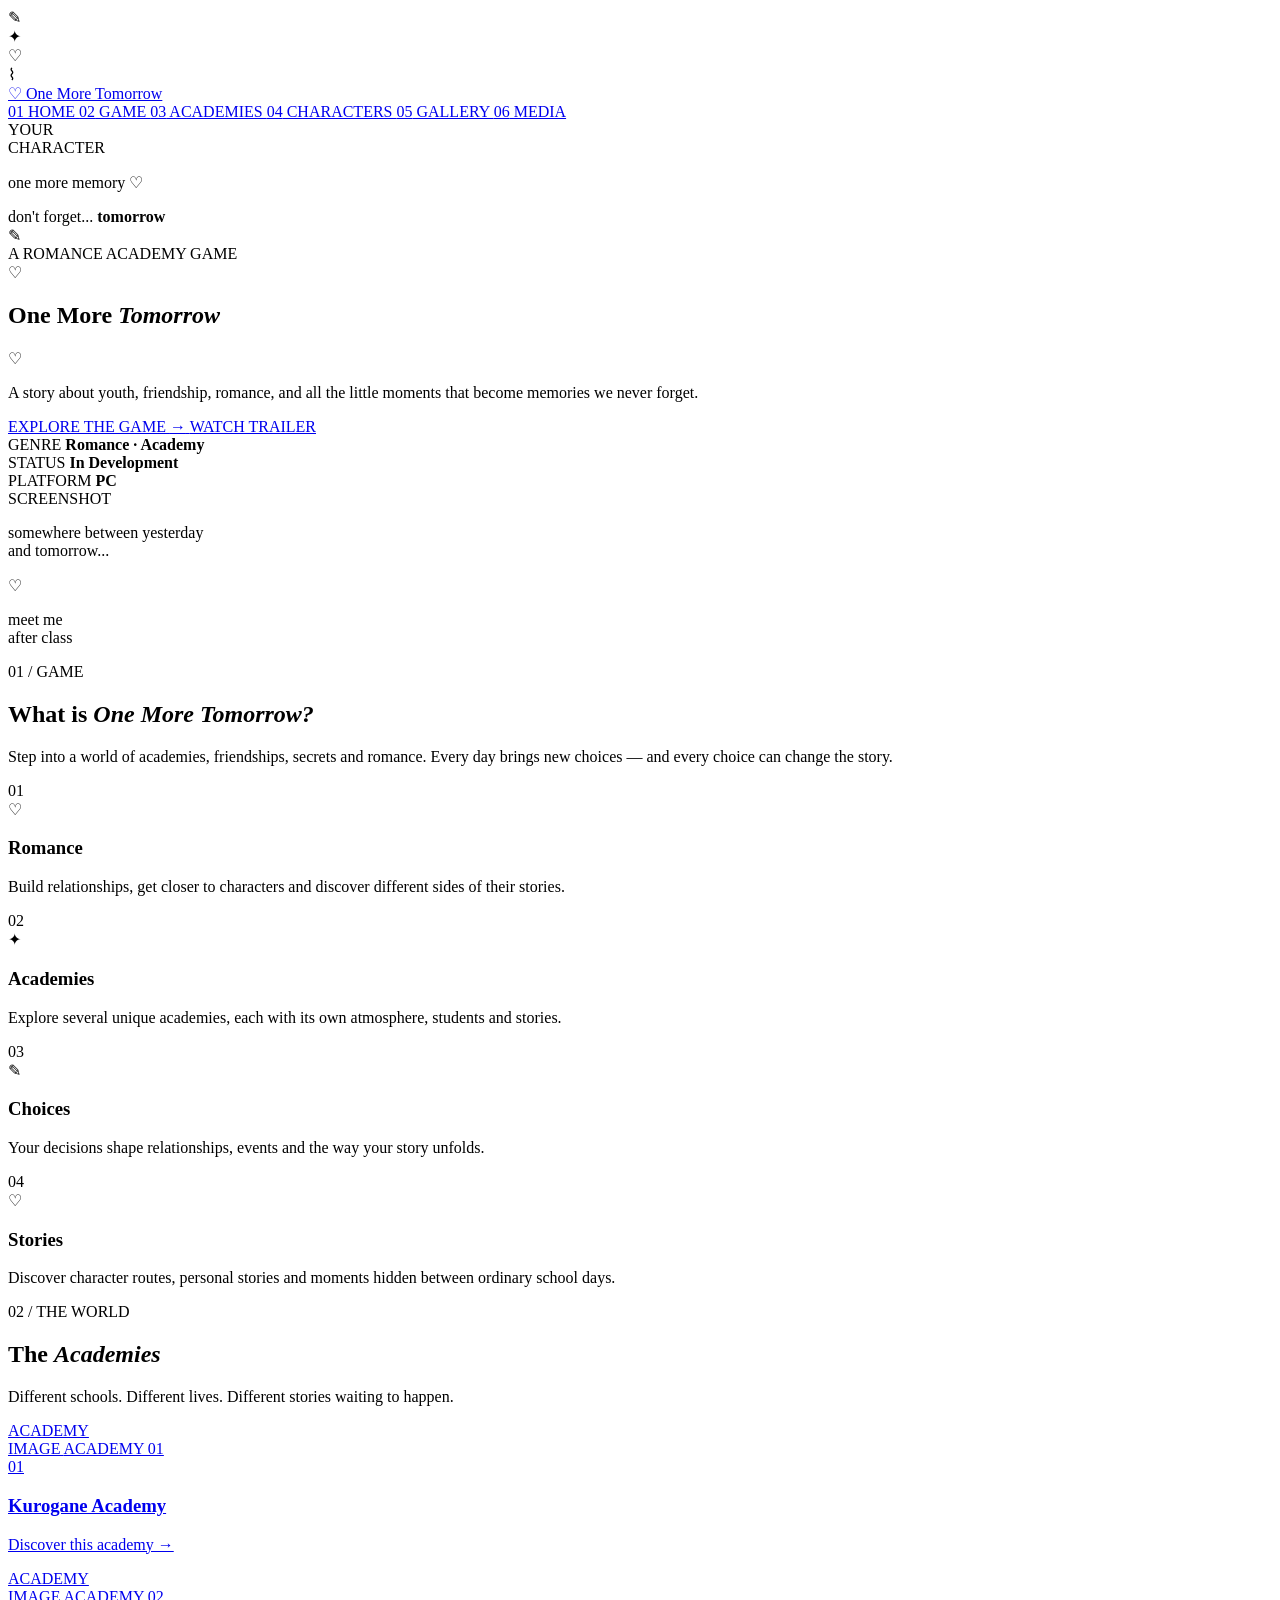
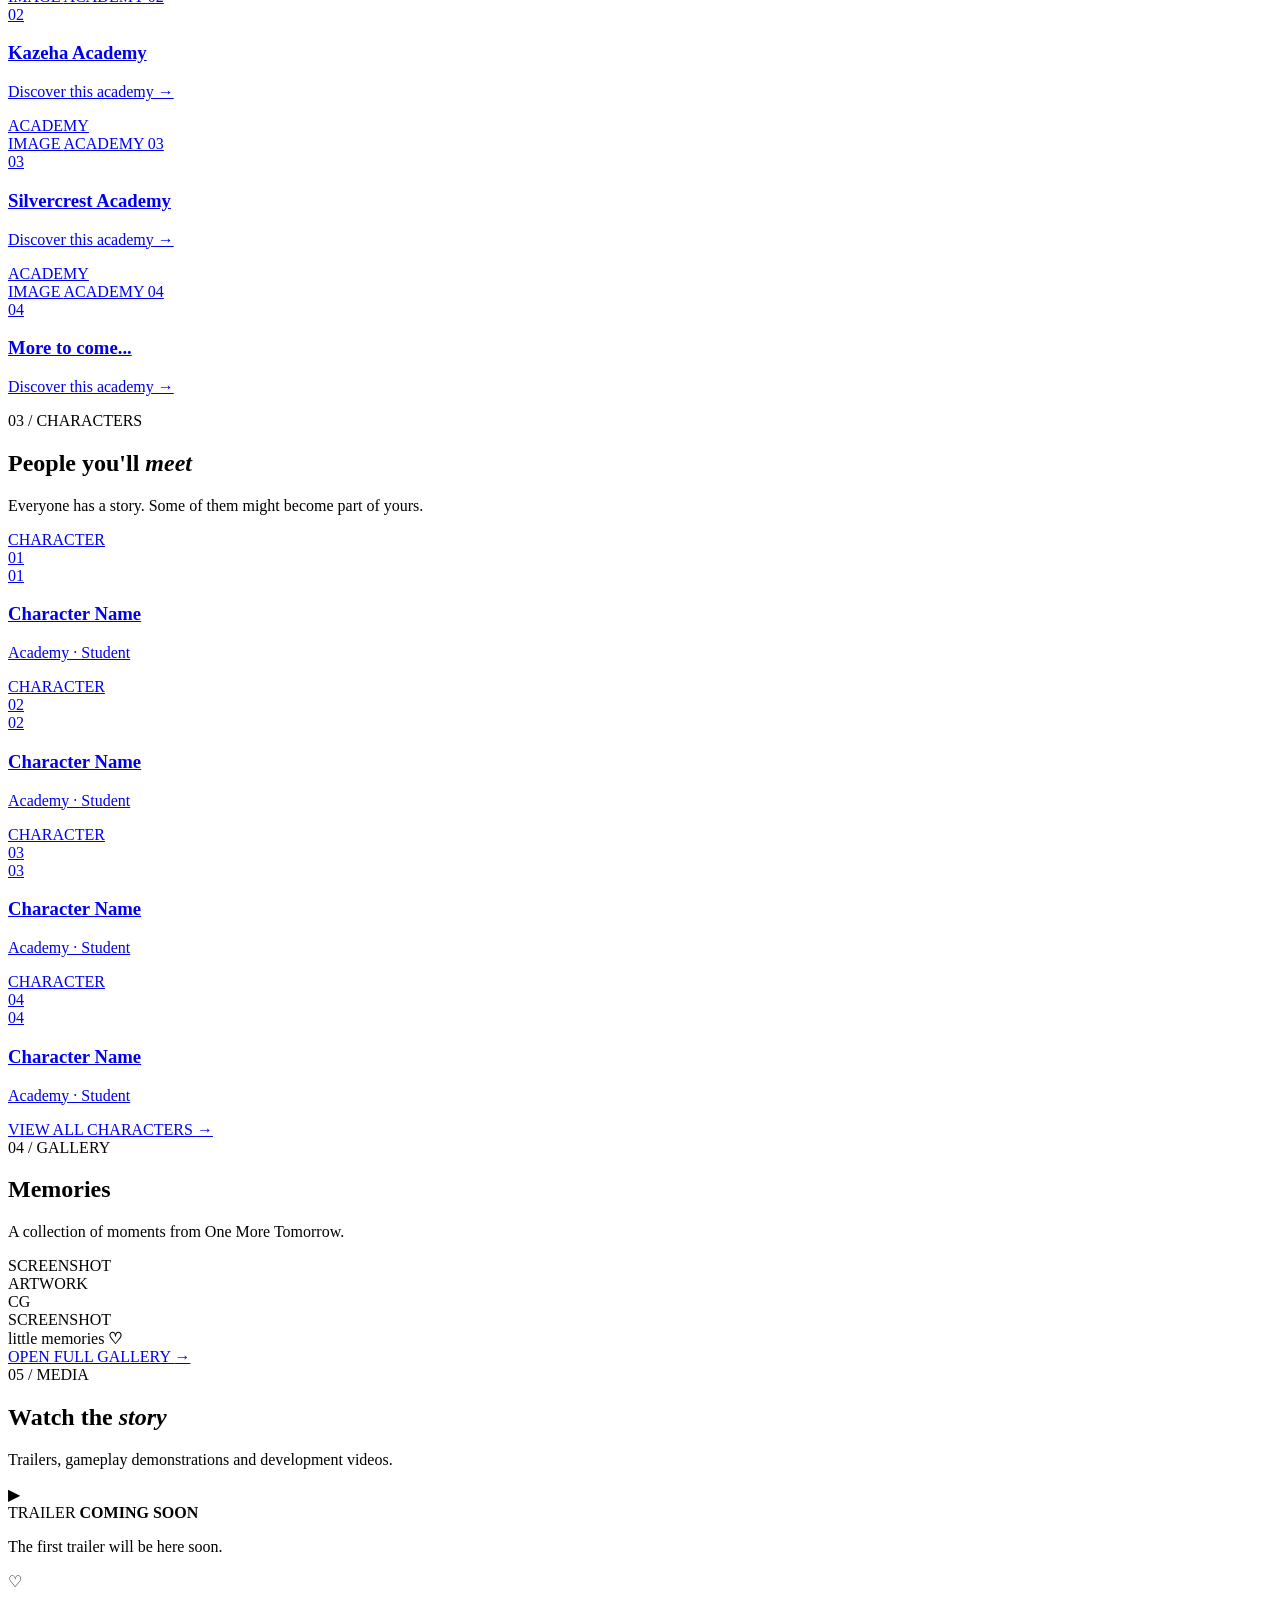
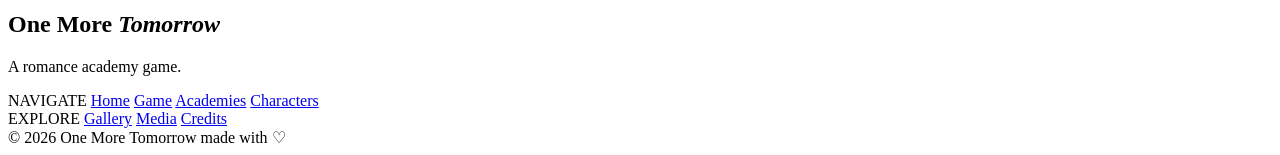
==== index.html @ b777fb1e "Create index.html" ====
<!DOCTYPE html>
<html lang="en">
<head>
    <meta charset="UTF-8">
    <meta name="viewport" content="width=device-width, initial-scale=1.0">

    <title>♡ One More Tomorrow</title>

    <link rel="stylesheet" href="css/style.css">

    <!-- Google Fonts -->
    <link rel="preconnect" href="https://fonts.googleapis.com">
    <link rel="preconnect" href="https://fonts.gstatic.com" crossorigin>

    <link href="https://fonts.googleapis.com/css2?family=DM+Sans:wght@400;500;600;700&family=Playfair+Display:wght@500;600;700&family=Patrick+Hand&display=swap" rel="stylesheet">
</head>

<body>

<!-- =========================================================
     DECORATIONS
========================================================= -->

<div class="decor decor-pencil">✎</div>
<div class="decor decor-star">✦</div>
<div class="decor decor-heart">♡</div>
<div class="decor decor-clip">⌇</div>

<!-- =========================================================
     TOP NAVIGATION
========================================================= -->

<header class="site-header">

    <div class="header-inner">

        <a href="index.html" class="mini-logo">
            <span>♡</span>
            One More Tomorrow
        </a>

        <nav class="main-nav">

            <a href="#home" class="nav-item active">
                <span>01</span>
                HOME
            </a>

            <a href="#game" class="nav-item">
                <span>02</span>
                GAME
            </a>

            <a href="#academies" class="nav-item">
                <span>03</span>
                ACADEMIES
            </a>

            <a href="#characters" class="nav-item">
                <span>04</span>
                CHARACTERS
            </a>

            <a href="#gallery" class="nav-item">
                <span>05</span>
                GALLERY
            </a>

            <a href="#media" class="nav-item">
                <span>06</span>
                MEDIA
            </a>

        </nav>

    </div>

</header>


<!-- =========================================================
     MAIN
========================================================= -->

<main>

<!-- =========================================================
     HERO
========================================================= -->

<section class="hero" id="home">

    <!-- Decorative polaroid -->
    <div class="polaroid polaroid-one">
        <div class="polaroid-image">
            <img src="assets/characters/character-01.jpg"
                 alt="Character"
                 onerror="this.style.display='none';">
            <span class="image-placeholder">YOUR<br>CHARACTER</span>
        </div>

        <p>one more memory ♡</p>
    </div>

    <!-- Decorative note -->
    <div class="paper-note note-one">
        <span>don't forget...</span>
        <strong>tomorrow</strong>
    </div>

    <!-- Decorative pencil -->
    <div class="pencil-decoration">
        ✎
    </div>

    <!-- Main paper -->

    <div class="hero-paper">

        <div class="paper-tape tape-top"></div>

        <div class="hero-small-title">
            A ROMANCE ACADEMY GAME
        </div>

        <div class="hero-title-wrap">

            <span class="hero-symbol">♡</span>

            <h1>
                One More
                <em>Tomorrow</em>
            </h1>

            <span class="hero-symbol">♡</span>

        </div>

        <p class="hero-description">
            A story about youth, friendship, romance,
            and all the little moments that become
            memories we never forget.
        </p>

        <div class="hero-buttons">

            <a href="#game" class="btn btn-primary">
                EXPLORE THE GAME
                <span>→</span>
            </a>

            <a href="#media" class="btn btn-secondary">
                WATCH TRAILER
            </a>

        </div>

        <div class="hero-meta">

            <div>
                <span>GENRE</span>
                <strong>Romance · Academy</strong>
            </div>

            <div>
                <span>STATUS</span>
                <strong>In Development</strong>
            </div>

            <div>
                <span>PLATFORM</span>
                <strong>PC</strong>
            </div>

        </div>

        <div class="paper-hole hole-one"></div>
        <div class="paper-hole hole-two"></div>
        <div class="paper-hole hole-three"></div>

    </div>


    <!-- Second polaroid -->

    <div class="polaroid polaroid-two">

        <div class="polaroid-image landscape">
            <span class="image-placeholder">
                SCREENSHOT
            </span>
        </div>

        <p>somewhere between yesterday<br>and tomorrow...</p>

    </div>


    <div class="paper-note note-two">
        <span>♡</span>
        <p>meet me<br>after class</p>
    </div>

</section>


<!-- =========================================================
     GAME INTRO
========================================================= -->

<section class="section game-section" id="game">

    <div class="section-heading">

        <span class="section-number">01 / GAME</span>

        <h2>
            What is
            <em>One More Tomorrow?</em>
        </h2>

        <p>
            Step into a world of academies, friendships,
            secrets and romance. Every day brings new
            choices — and every choice can change
            the story.
        </p>

    </div>


    <div class="game-grid">

        <div class="game-card large-card">

            <span class="card-number">01</span>

            <div class="card-icon">♡</div>

            <h3>Romance</h3>

            <p>
                Build relationships, get closer to
                characters and discover different
                sides of their stories.
            </p>

        </div>


        <div class="game-card">

            <span class="card-number">02</span>

            <div class="card-icon">✦</div>

            <h3>Academies</h3>

            <p>
                Explore several unique academies,
                each with its own atmosphere,
                students and stories.
            </p>

        </div>


        <div class="game-card">

            <span class="card-number">03</span>

            <div class="card-icon">✎</div>

            <h3>Choices</h3>

            <p>
                Your decisions shape relationships,
                events and the way your story unfolds.
            </p>

        </div>


        <div class="game-card">

            <span class="card-number">04</span>

            <div class="card-icon">♡</div>

            <h3>Stories</h3>

            <p>
                Discover character routes, personal
                stories and moments hidden between
                ordinary school days.
            </p>

        </div>

    </div>

</section>


<!-- =========================================================
     ACADEMIES
========================================================= -->

<section class="section academies-section" id="academies">

    <div class="section-heading centered">

        <span class="section-number">02 / THE WORLD</span>

        <h2>
            The
            <em>Academies</em>
        </h2>

        <p>
            Different schools. Different lives.
            Different stories waiting to happen.
        </p>

    </div>


    <div class="academy-grid">


        <a href="#" class="academy-card academy-red">

            <div class="academy-image">

                <span class="academy-placeholder">
                    ACADEMY<br>IMAGE
                </span>

                <span class="academy-label">
                    ACADEMY 01
                </span>

            </div>

            <div class="academy-info">

                <div>
                    <span>01</span>
                    <h3>Kurogane Academy</h3>
                </div>

                <p>
                    Discover this academy →
                </p>

            </div>

        </a>


        <a href="#" class="academy-card academy-blue">

            <div class="academy-image">

                <span class="academy-placeholder">
                    ACADEMY<br>IMAGE
                </span>

                <span class="academy-label">
                    ACADEMY 02
                </span>

            </div>

            <div class="academy-info">

                <div>
                    <span>02</span>
                    <h3>Kazeha Academy</h3>
                </div>

                <p>
                    Discover this academy →
                </p>

            </div>

        </a>


        <a href="#" class="academy-card academy-gold">

            <div class="academy-image">

                <span class="academy-placeholder">
                    ACADEMY<br>IMAGE
                </span>

                <span class="academy-label">
                    ACADEMY 03
                </span>

            </div>

            <div class="academy-info">

                <div>
                    <span>03</span>
                    <h3>Silvercrest Academy</h3>
                </div>

                <p>
                    Discover this academy →
                </p>

            </div>

        </a>


        <a href="#" class="academy-card academy-purple">

            <div class="academy-image">

                <span class="academy-placeholder">
                    ACADEMY<br>IMAGE
                </span>

                <span class="academy-label">
                    ACADEMY 04
                </span>

            </div>

            <div class="academy-info">

                <div>
                    <span>04</span>
                    <h3>More to come...</h3>
                </div>

                <p>
                    Discover this academy →
                </p>

            </div>

        </a>


    </div>

</section>


<!-- =========================================================
     CHARACTERS
========================================================= -->

<section class="section characters-section" id="characters">

    <div class="section-heading">

        <span class="section-number">03 / CHARACTERS</span>

        <h2>
            People you'll
            <em>meet</em>
        </h2>

        <p>
            Everyone has a story.
            Some of them might become part of yours.
        </p>

    </div>


    <div class="characters-grid">


        <a href="#" class="character-card">

            <div class="character-photo">

                <span>
                    CHARACTER<br>01
                </span>

            </div>

            <div class="character-info">

                <div>
                    <span>01</span>
                    <h3>Character Name</h3>
                </div>

                <p>Academy · Student</p>

            </div>

        </a>


        <a href="#" class="character-card">

            <div class="character-photo">

                <span>
                    CHARACTER<br>02
                </span>

            </div>

            <div class="character-info">

                <div>
                    <span>02</span>
                    <h3>Character Name</h3>
                </div>

                <p>Academy · Student</p>

            </div>

        </a>


        <a href="#" class="character-card">

            <div class="character-photo">

                <span>
                    CHARACTER<br>03
                </span>

            </div>

            <div class="character-info">

                <div>
                    <span>03</span>
                    <h3>Character Name</h3>
                </div>

                <p>Academy · Student</p>

            </div>

        </a>


        <a href="#" class="character-card">

            <div class="character-photo">

                <span>
                    CHARACTER<br>04
                </span>

            </div>

            <div class="character-info">

                <div>
                    <span>04</span>
                    <h3>Character Name</h3>
                </div>

                <p>Academy · Student</p>

            </div>

        </a>


    </div>


    <div class="center-button">

        <a href="#" class="text-button">
            VIEW ALL CHARACTERS
            <span>→</span>
        </a>

    </div>

</section>


<!-- =========================================================
     GALLERY
========================================================= -->

<section class="section gallery-section" id="gallery">

    <div class="section-heading centered">

        <span class="section-number">04 / GALLERY</span>

        <h2>
            Memories
        </h2>

        <p>
            A collection of moments from
            One More Tomorrow.
        </p>

    </div>


    <div class="gallery-board">

        <div class="gallery-photo photo-one">
            <span>SCREENSHOT</span>
        </div>

        <div class="gallery-photo photo-two">
            <span>ARTWORK</span>
        </div>

        <div class="gallery-photo photo-three">
            <span>CG</span>
        </div>

        <div class="gallery-photo photo-four">
            <span>SCREENSHOT</span>
        </div>

        <div class="gallery-note">
            <span>little memories</span>
            <strong>♡</strong>
        </div>

    </div>


    <div class="center-button">

        <a href="#" class="text-button">
            OPEN FULL GALLERY
            <span>→</span>
        </a>

    </div>

</section>


<!-- =========================================================
     MEDIA
========================================================= -->

<section class="section media-section" id="media">

    <div class="section-heading">

        <span class="section-number">05 / MEDIA</span>

        <h2>
            Watch the
            <em>story</em>
        </h2>

        <p>
            Trailers, gameplay demonstrations
            and development videos.
        </p>

    </div>


    <div class="video-placeholder">

        <div class="video-tape"></div>

        <div class="play-button">
            ▶
        </div>

        <div class="video-text">

            <span>TRAILER</span>

            <strong>
                COMING SOON
            </strong>

            <p>
                The first trailer will be here soon.
            </p>

        </div>

    </div>

</section>


<!-- =========================================================
     FOOTER
========================================================= -->

<footer class="site-footer">

    <div class="footer-top">

        <div class="footer-logo">

            <span>♡</span>

            <h2>
                One More
                <em>Tomorrow</em>
            </h2>

            <p>
                A romance academy game.
            </p>

        </div>


        <div class="footer-links">

            <div>

                <span>NAVIGATE</span>

                <a href="#home">Home</a>
                <a href="#game">Game</a>
                <a href="#academies">Academies</a>
                <a href="#characters">Characters</a>

            </div>

            <div>

                <span>EXPLORE</span>

                <a href="#gallery">Gallery</a>
                <a href="#media">Media</a>
                <a href="#">Credits</a>

            </div>

        </div>

    </div>


    <div class="footer-bottom">

        <span>
            © 2026 One More Tomorrow
        </span>

        <span>
            made with ♡
        </span>

    </div>

</footer>

</main>


<!-- =========================================================
     SMALL SMOOTH SCROLL
========================================================= -->

<script>

document.querySelectorAll('a[href^="#"]').forEach(link => {

    link.addEventListener("click", function(e) {

        const target = document.querySelector(this.getAttribute("href"));

        if (!target) return;

        e.preventDefault();

        target.scrollIntoView({
            behavior: "smooth"
        });

    });

});

</script>

</body>
</html>
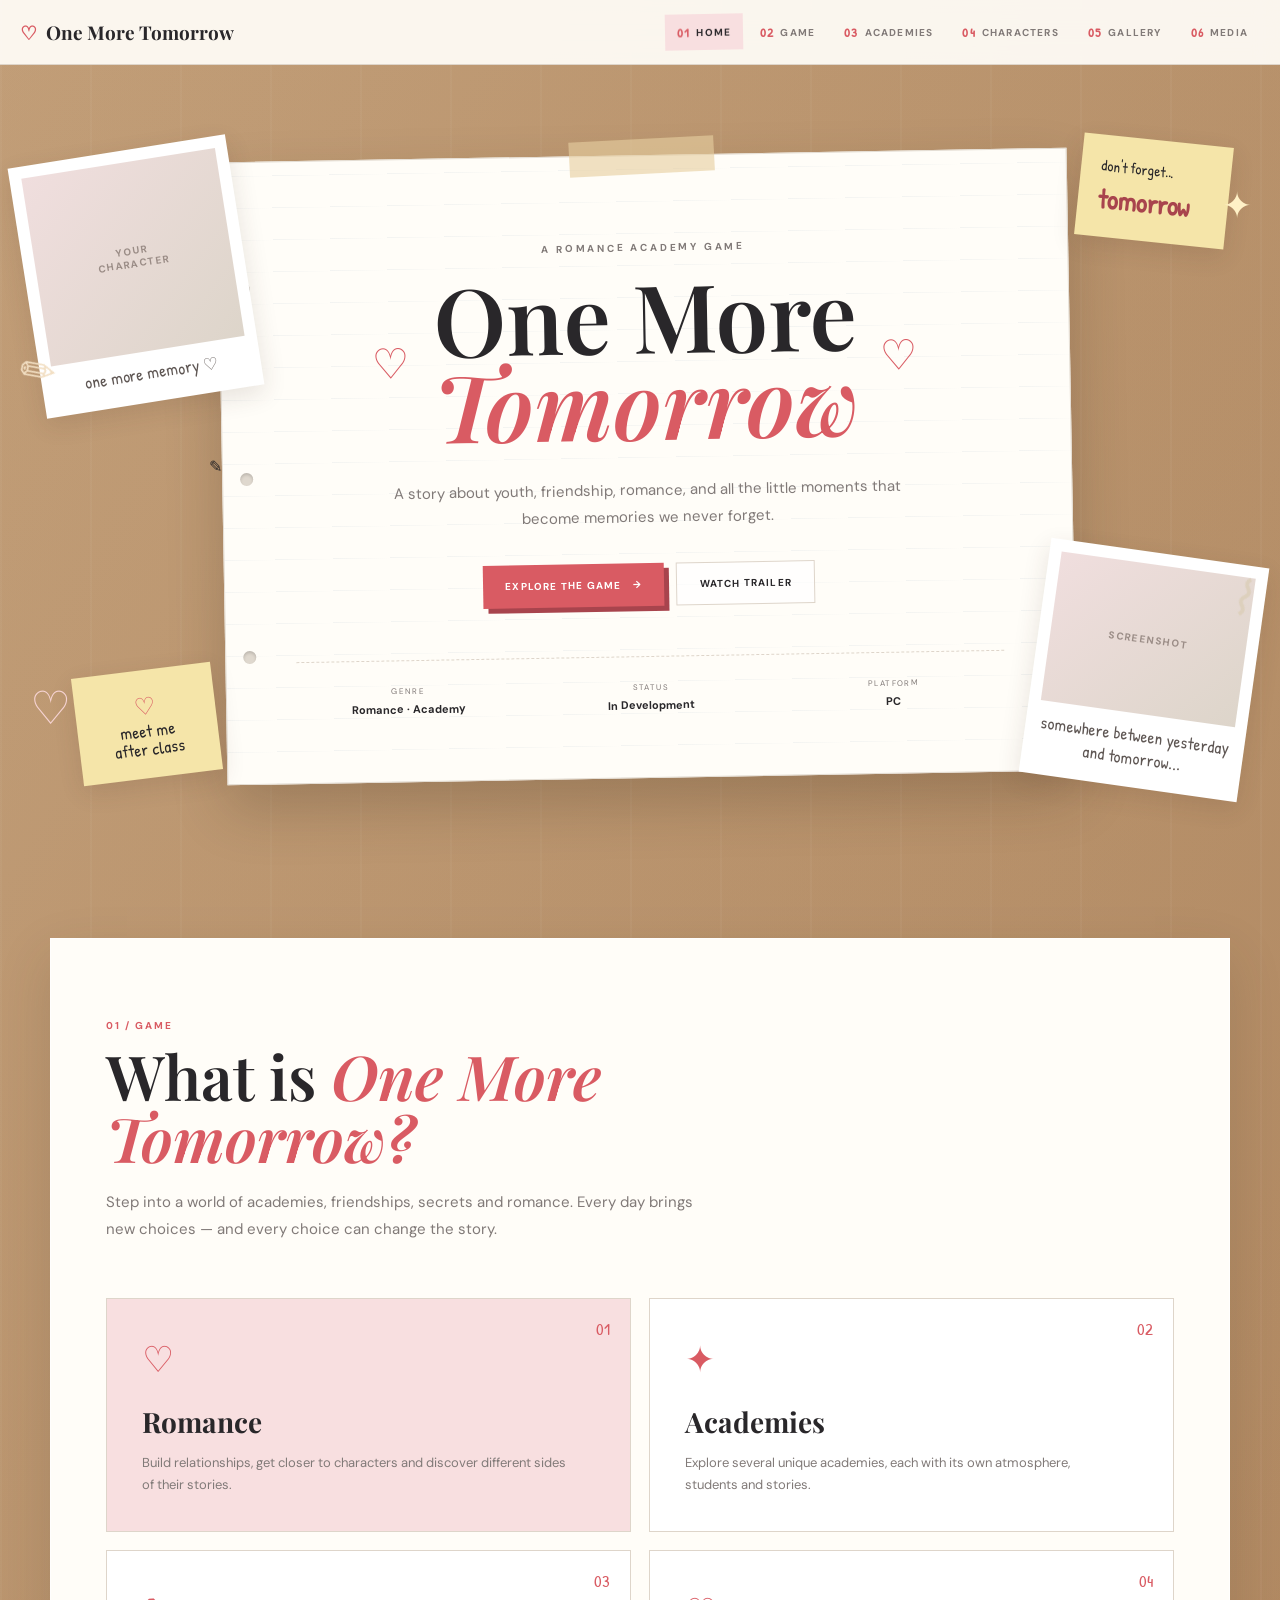
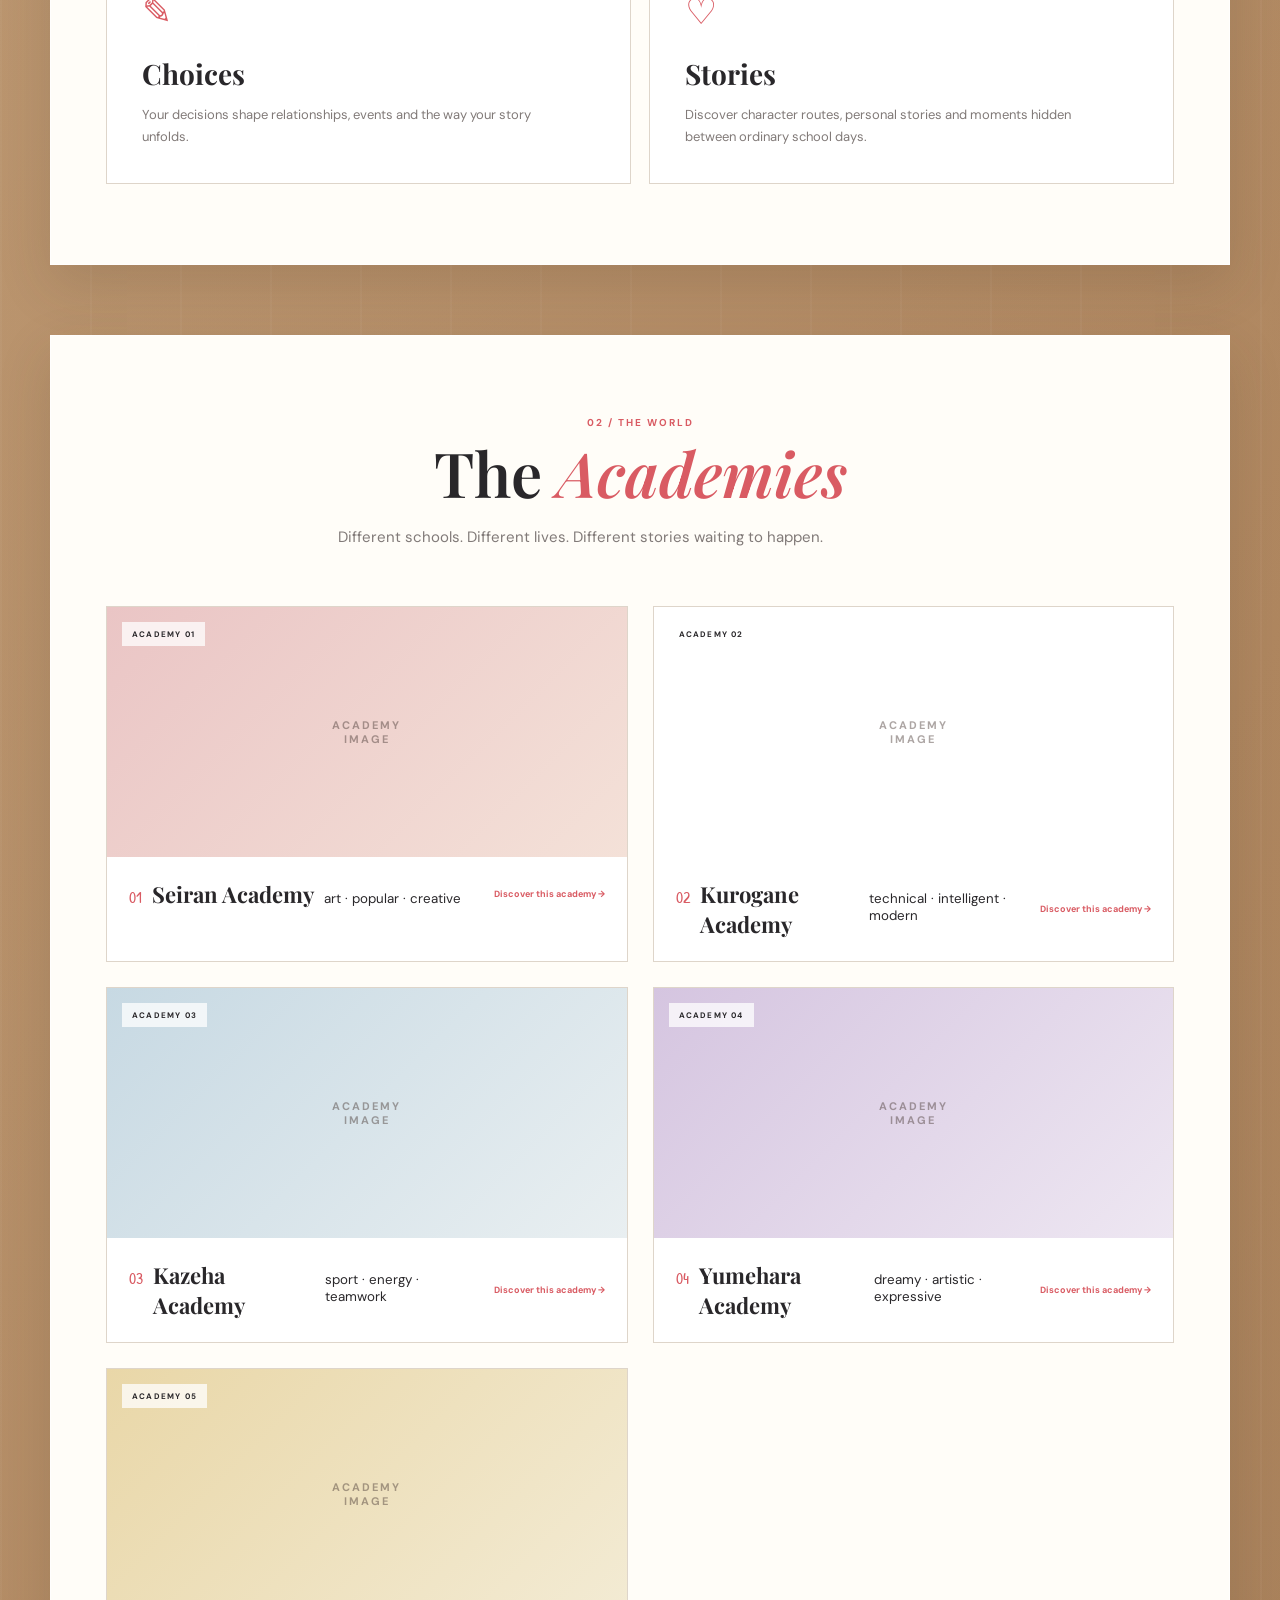
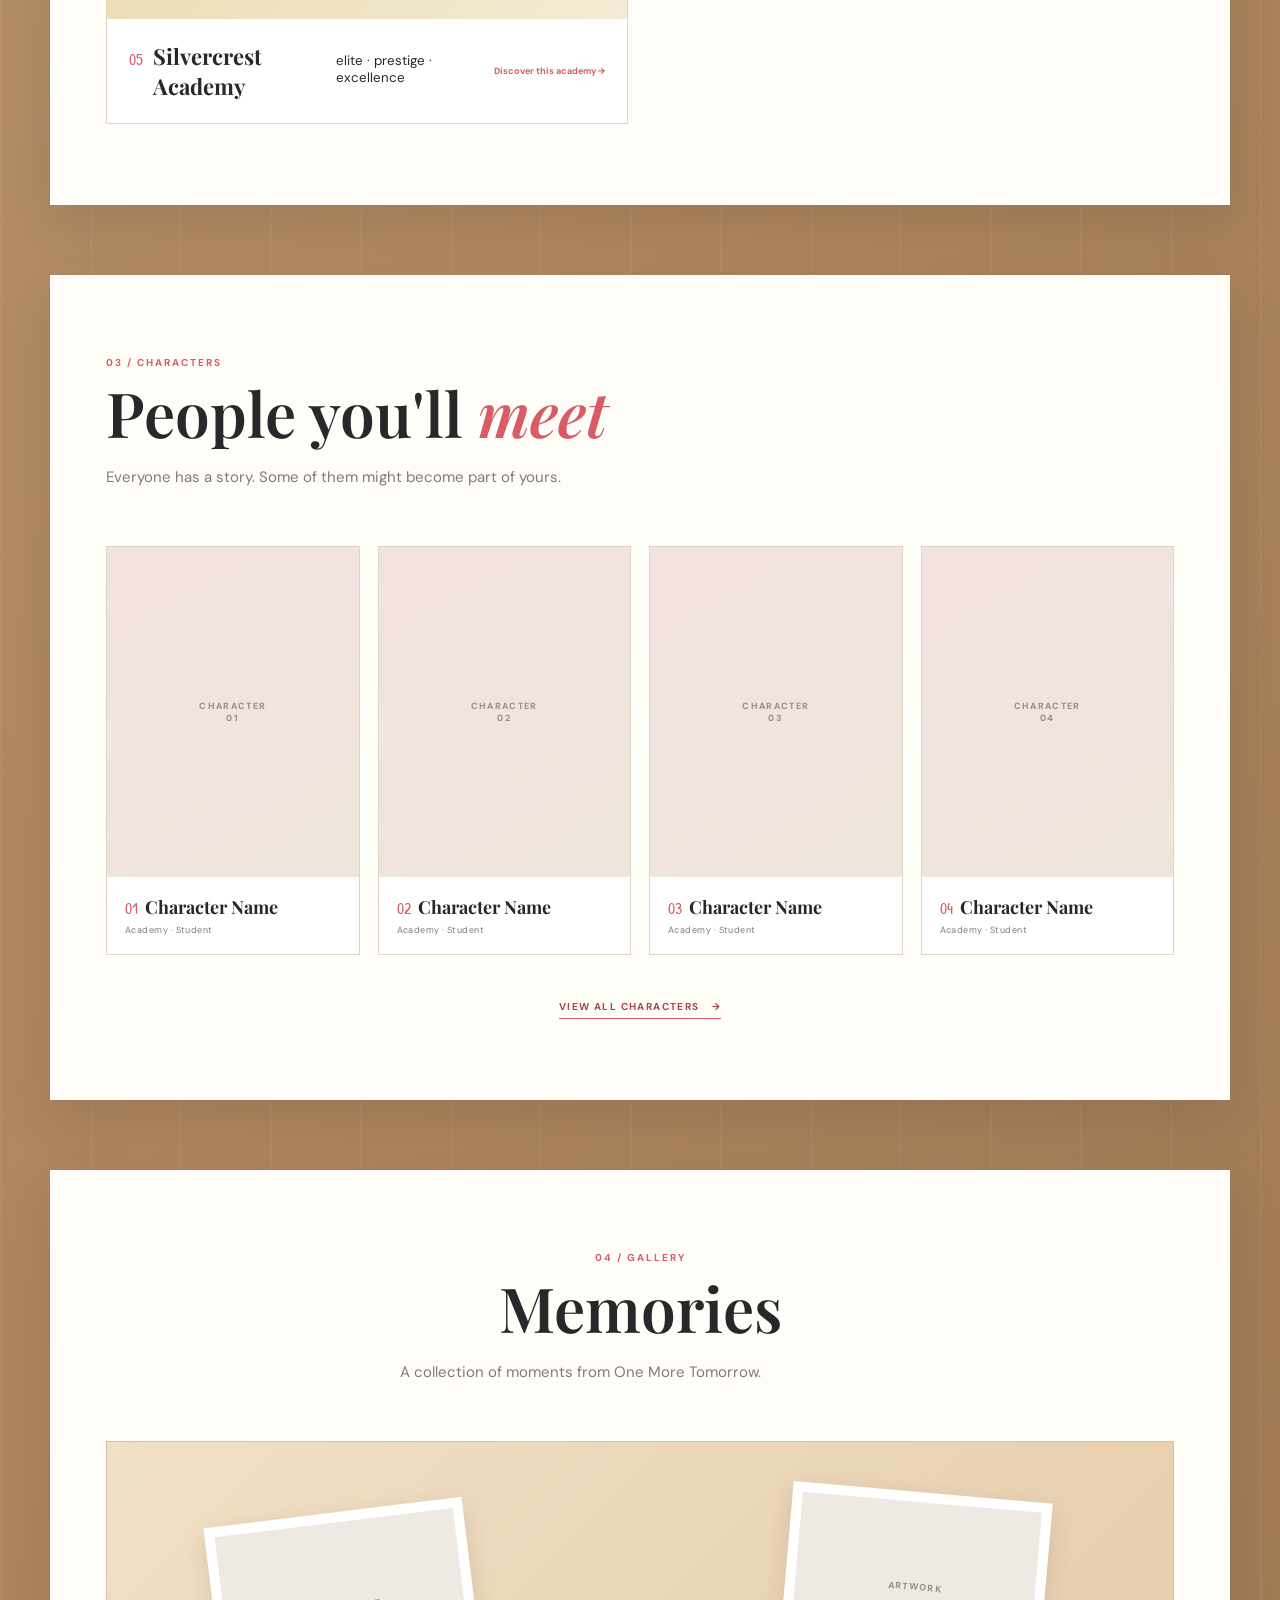
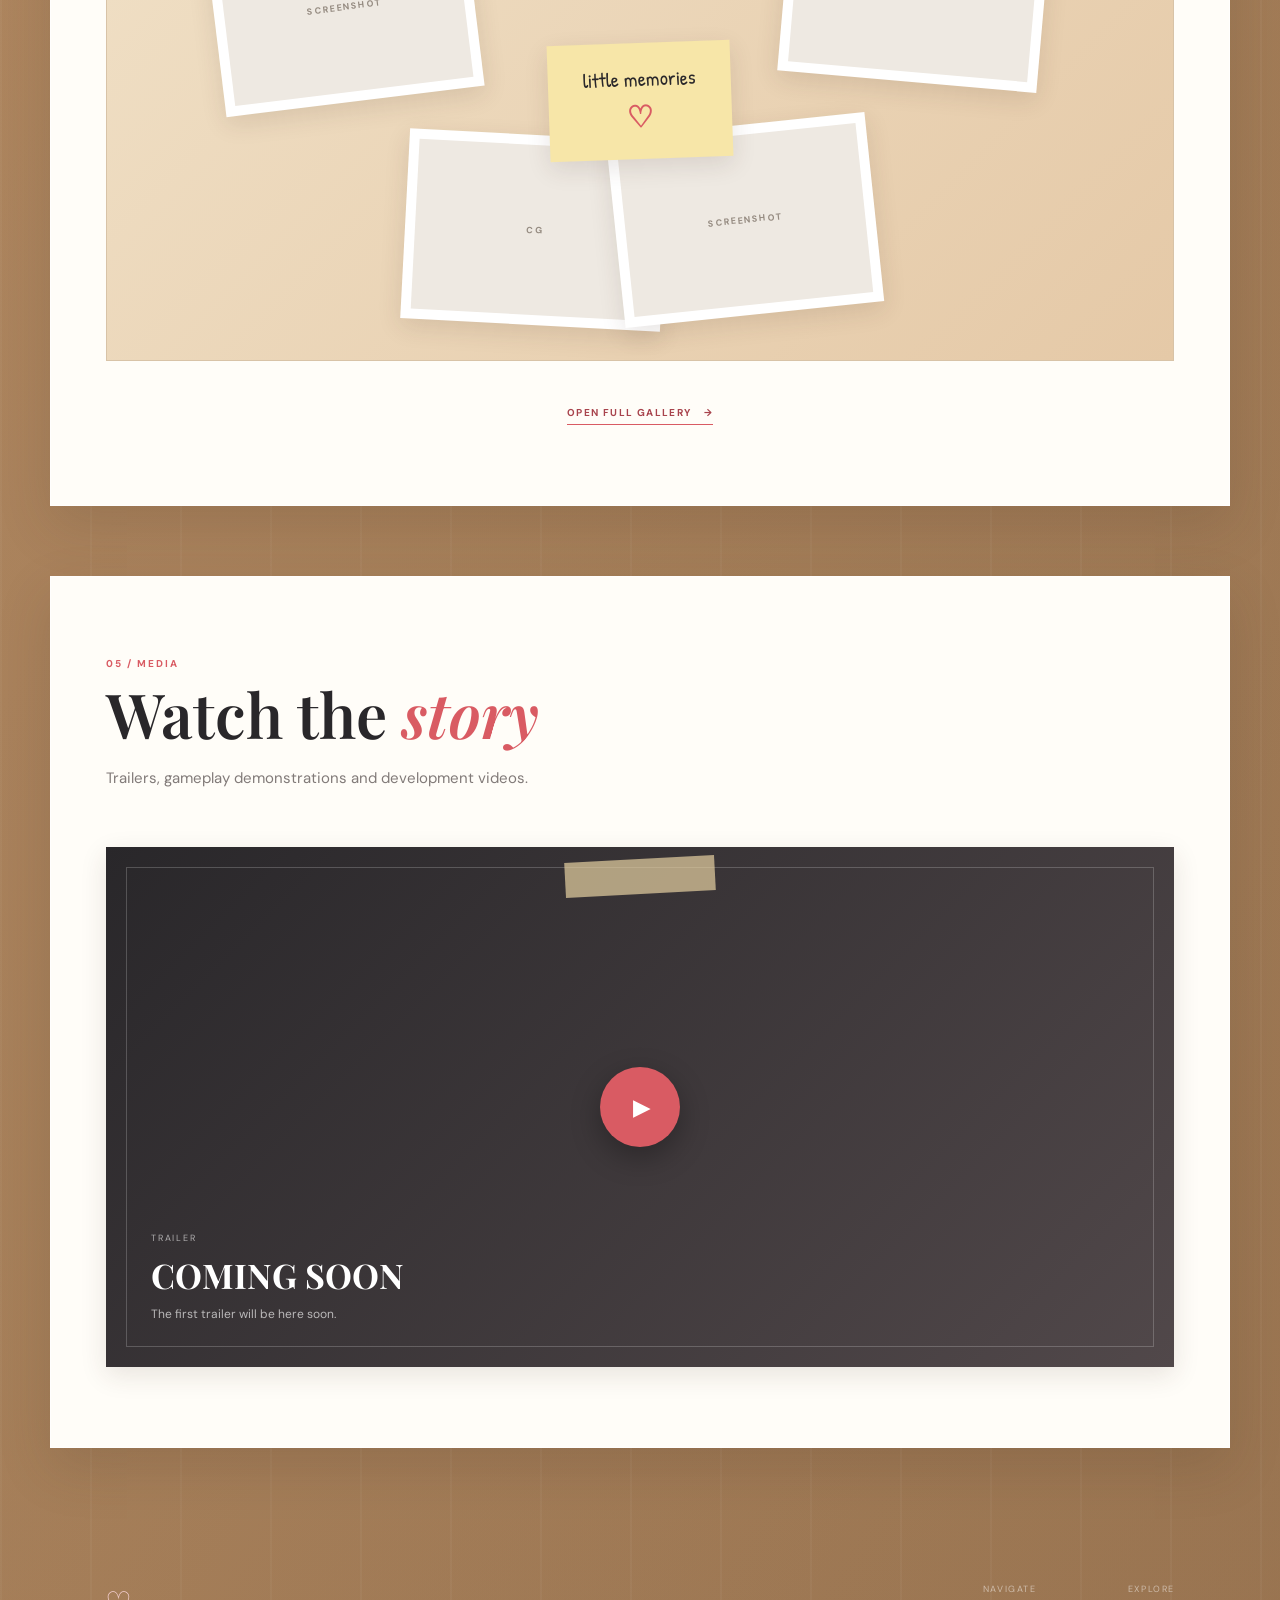
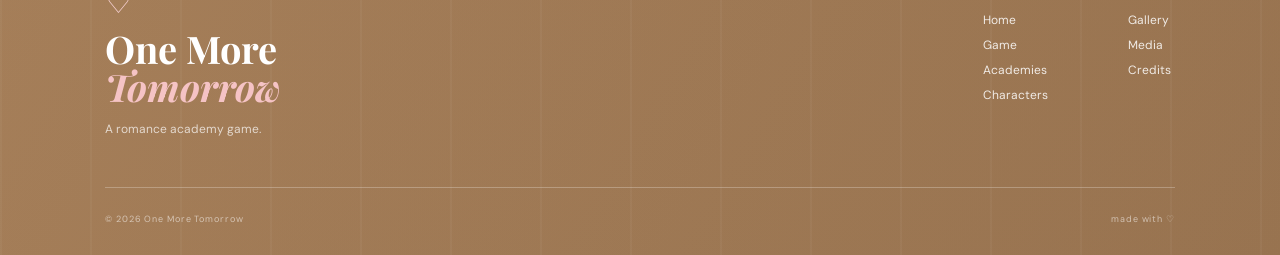
==== commit 164fb4e3: "Update index.html" ====
--- a/index.html
+++ b/index.html
@@ -328,7 +328,12 @@
     <div class="academy-grid">
 
 
-        <a href="#" class="academy-card academy-red">
+        <!-- =================================================
+             01 / SEIRAN
+        ================================================== -->
+
+        <a href="academies/seiran.html"
+           class="academy-card academy-red">
 
             <div class="academy-image">
 
@@ -345,8 +350,17 @@
             <div class="academy-info">
 
                 <div>
+
                     <span>01</span>
-                    <h3>Kurogane Academy</h3>
+
+                    <h3>
+                        Seiran Academy
+                    </h3>
+
+                    <small>
+                        art · popular · creative
+                    </small>
+
                 </div>
 
                 <p>
@@ -358,7 +372,12 @@
         </a>
 
 
-        <a href="#" class="academy-card academy-blue">
+        <!-- =================================================
+             02 / KUROGANE
+        ================================================== -->
+
+        <a href="academies/kurogane.html"
+           class="academy-card academy-dark">
 
             <div class="academy-image">
 
@@ -375,8 +394,17 @@
             <div class="academy-info">
 
                 <div>
+
                     <span>02</span>
-                    <h3>Kazeha Academy</h3>
+
+                    <h3>
+                        Kurogane Academy
+                    </h3>
+
+                    <small>
+                        technical · intelligent · modern
+                    </small>
+
                 </div>
 
                 <p>
@@ -388,7 +416,12 @@
         </a>
 
 
-        <a href="#" class="academy-card academy-gold">
+        <!-- =================================================
+             03 / KAZEHA
+        ================================================== -->
+
+        <a href="academies/kazeha.html"
+           class="academy-card academy-blue">
 
             <div class="academy-image">
 
@@ -405,8 +438,17 @@
             <div class="academy-info">
 
                 <div>
+
                     <span>03</span>
-                    <h3>Silvercrest Academy</h3>
+
+                    <h3>
+                        Kazeha Academy
+                    </h3>
+
+                    <small>
+                        sport · energy · teamwork
+                    </small>
+
                 </div>
 
                 <p>
@@ -418,7 +460,12 @@
         </a>
 
 
-        <a href="#" class="academy-card academy-purple">
+        <!-- =================================================
+             04 / YUMEHARA
+        ================================================== -->
+
+        <a href="academies/yumehara.html"
+           class="academy-card academy-purple">
 
             <div class="academy-image">
 
@@ -435,8 +482,17 @@
             <div class="academy-info">
 
                 <div>
+
                     <span>04</span>
-                    <h3>More to come...</h3>
+
+                    <h3>
+                        Yumehara Academy
+                    </h3>
+
+                    <small>
+                        dreamy · artistic · expressive
+                    </small>
+
                 </div>
 
                 <p>
@@ -448,10 +504,53 @@
         </a>
 
 
+        <!-- =================================================
+             05 / SILVERCREST
+        ================================================== -->
+
+        <a href="academies/silvercrest.html"
+           class="academy-card academy-gold">
+
+            <div class="academy-image">
+
+                <span class="academy-placeholder">
+                    ACADEMY<br>IMAGE
+                </span>
+
+                <span class="academy-label">
+                    ACADEMY 05
+                </span>
+
+            </div>
+
+            <div class="academy-info">
+
+                <div>
+
+                    <span>05</span>
+
+                    <h3>
+                        Silvercrest Academy
+                    </h3>
+
+                    <small>
+                        elite · prestige · excellence
+                    </small>
+
+                </div>
+
+                <p>
+                    Discover this academy →
+                </p>
+
+            </div>
+
+        </a>
+
+
     </div>
 
 </section>
-
 
 <!-- =========================================================
      CHARACTERS
--- a/css/style.css
+++ b/css/style.css
@@ -0,0 +1,2009 @@
+/* =========================================================
+   ONE MORE TOMORROW
+   MAIN WEBSITE STYLE
+========================================================= */
+
+
+/* =========================================================
+   ROOT
+========================================================= */
+
+:root {
+
+    --paper: #fffdf8;
+    --paper-warm: #f8f2e8;
+
+    --ink: #29272a;
+    --muted: #817a78;
+
+    --red: #d95b63;
+    --red-dark: #a8444d;
+    --red-soft: #f8dfe0;
+
+    --pink: #e9b5b7;
+
+    --blue: #b8cad7;
+    --yellow: #ead49b;
+    --purple: #cbb8d8;
+
+    --wood-light: #c8a47d;
+    --wood-dark: #9b7652;
+
+    --border: #ded5ca;
+
+    --shadow:
+        0 20px 50px rgba(63, 44, 31, 0.15);
+
+    --small-shadow:
+        0 8px 25px rgba(63, 44, 31, 0.12);
+
+}
+
+
+/* =========================================================
+   RESET
+========================================================= */
+
+* {
+    box-sizing: border-box;
+    margin: 0;
+    padding: 0;
+}
+
+html {
+    scroll-behavior: smooth;
+}
+
+body {
+
+    font-family:
+        "DM Sans",
+        sans-serif;
+
+    color: var(--ink);
+
+    background:
+
+        linear-gradient(
+            rgba(116, 83, 55, 0.08),
+            rgba(116, 83, 55, 0.08)
+        ),
+
+        repeating-linear-gradient(
+            90deg,
+            rgba(255,255,255,.04) 0px,
+            rgba(255,255,255,.04) 2px,
+            transparent 2px,
+            transparent 90px
+        ),
+
+        linear-gradient(
+            120deg,
+            var(--wood-light),
+            #b48b63,
+            var(--wood-dark)
+        );
+
+    min-height: 100vh;
+
+    overflow-x: hidden;
+}
+
+a {
+    color: inherit;
+    text-decoration: none;
+}
+
+img {
+    max-width: 100%;
+    display: block;
+}
+
+
+/* =========================================================
+   DECORATIONS
+========================================================= */
+
+.decor {
+
+    position: fixed;
+
+    z-index: 20;
+
+    pointer-events: none;
+
+    font-family: "Patrick Hand", cursive;
+
+}
+
+.decor-pencil {
+
+    left: 20px;
+    top: 38%;
+
+    font-size: 42px;
+
+    transform: rotate(-35deg);
+
+    color: #f2dfc3;
+
+}
+
+.decor-star {
+
+    right: 28px;
+    top: 20%;
+
+    font-size: 36px;
+
+    color: #fff1c7;
+
+}
+
+.decor-heart {
+
+    left: 30px;
+    bottom: 18%;
+
+    font-size: 46px;
+
+    color: #f6d3d3;
+
+}
+
+.decor-clip {
+
+    right: 24px;
+    bottom: 30%;
+
+    font-size: 48px;
+
+    color: #ddd0bd;
+
+    transform: rotate(20deg);
+
+}
+
+
+/* =========================================================
+   HEADER
+========================================================= */
+
+.site-header {
+
+    position: sticky;
+
+    top: 0;
+
+    z-index: 100;
+
+    padding: 14px 20px;
+
+    background: rgba(255, 253, 248, .93);
+
+    backdrop-filter: blur(12px);
+
+    border-bottom: 1px solid var(--border);
+
+}
+
+.header-inner {
+
+    max-width: 1280px;
+
+    margin: auto;
+
+    display: flex;
+
+    align-items: center;
+
+    justify-content: space-between;
+
+    gap: 30px;
+
+}
+
+.mini-logo {
+
+    font-family: "Playfair Display", serif;
+
+    font-weight: 700;
+
+    font-size: 19px;
+
+    white-space: nowrap;
+
+}
+
+.mini-logo span {
+
+    color: var(--red);
+
+    margin-right: 5px;
+
+}
+
+.main-nav {
+
+    display: flex;
+
+    align-items: center;
+
+    justify-content: flex-end;
+
+    flex-wrap: wrap;
+
+    gap: 5px;
+
+}
+
+.nav-item {
+
+    position: relative;
+
+    display: flex;
+
+    align-items: center;
+
+    gap: 6px;
+
+    padding: 9px 12px;
+
+    font-size: 10px;
+
+    font-weight: 700;
+
+    letter-spacing: .12em;
+
+    color: var(--muted);
+
+    transition: .25s ease;
+
+}
+
+.nav-item span {
+
+    font-family: "Patrick Hand", cursive;
+
+    font-size: 13px;
+
+    color: var(--red);
+
+}
+
+.nav-item:hover,
+.nav-item.active {
+
+    color: var(--ink);
+
+    background: var(--red-soft);
+
+    transform: rotate(-1deg);
+
+}
+
+
+/* =========================================================
+   GENERAL SECTION
+========================================================= */
+
+.section {
+
+    position: relative;
+
+    max-width: 1180px;
+
+    margin: 0 auto 70px;
+
+    padding: 80px 55px;
+
+    background: var(--paper);
+
+    box-shadow: var(--shadow);
+
+    border: 1px solid rgba(255,255,255,.7);
+
+}
+
+.section-heading {
+
+    max-width: 720px;
+
+    margin-bottom: 55px;
+
+}
+
+.section-heading.centered {
+
+    margin-left: auto;
+    margin-right: auto;
+
+    text-align: center;
+
+}
+
+.section-number {
+
+    display: block;
+
+    margin-bottom: 13px;
+
+    color: var(--red);
+
+    font-size: 10px;
+
+    font-weight: 700;
+
+    letter-spacing: .2em;
+
+}
+
+.section-heading h2 {
+
+    font-family: "Playfair Display", serif;
+
+    font-size: clamp(38px, 5vw, 62px);
+
+    line-height: 1;
+
+    font-weight: 600;
+
+    margin-bottom: 20px;
+
+}
+
+.section-heading h2 em {
+
+    color: var(--red);
+
+    font-weight: 600;
+
+}
+
+.section-heading p {
+
+    max-width: 600px;
+
+    font-size: 15px;
+
+    line-height: 1.8;
+
+    color: var(--muted);
+
+}
+
+
+/* =========================================================
+   HERO
+========================================================= */
+
+.hero {
+
+    position: relative;
+
+    max-width: 1280px;
+
+    min-height: 780px;
+
+    margin: 0 auto 70px;
+
+    padding: 90px 30px;
+
+    display: flex;
+
+    align-items: center;
+
+    justify-content: center;
+
+}
+
+
+/* Main paper */
+
+.hero-paper {
+
+    position: relative;
+
+    z-index: 5;
+
+    width: min(850px, 90vw);
+
+    min-height: 570px;
+
+    padding: 85px 70px 65px;
+
+    text-align: center;
+
+    background:
+
+        repeating-linear-gradient(
+            0deg,
+            transparent,
+            transparent 31px,
+            rgba(99,130,160,.08) 32px
+        ),
+
+        var(--paper);
+
+    border: 1px solid #e4ddd3;
+
+    box-shadow:
+        0 25px 55px rgba(48,35,25,.22);
+
+    transform: rotate(-1deg);
+
+}
+
+
+/* tape */
+
+.paper-tape {
+
+    position: absolute;
+
+    width: 145px;
+    height: 35px;
+
+    background: rgba(231, 207, 160, .62);
+
+    top: -17px;
+
+    left: 50%;
+
+    transform: translateX(-50%) rotate(-2deg);
+
+}
+
+
+/* paper holes */
+
+.paper-hole {
+
+    position: absolute;
+
+    width: 13px;
+    height: 13px;
+
+    left: 17px;
+
+    border-radius: 50%;
+
+    background: #dfd8ce;
+
+    box-shadow:
+        inset 0 2px 3px rgba(0,0,0,.15);
+
+}
+
+.hole-one {
+    top: 120px;
+}
+
+.hole-two {
+    top: 50%;
+}
+
+.hole-three {
+    bottom: 120px;
+}
+
+
+/* Hero text */
+
+.hero-small-title {
+
+    margin-bottom: 18px;
+
+    font-size: 10px;
+
+    font-weight: 700;
+
+    letter-spacing: .28em;
+
+    color: var(--muted);
+
+}
+
+.hero-title-wrap {
+
+    display: flex;
+
+    justify-content: center;
+
+    align-items: center;
+
+    gap: 22px;
+
+}
+
+.hero-title-wrap h1 {
+
+    font-family:
+        "Playfair Display",
+        serif;
+
+    font-size: clamp(55px, 8vw, 94px);
+
+    line-height: .92;
+
+    font-weight: 600;
+
+}
+
+.hero-title-wrap h1 em {
+
+    display: block;
+
+    color: var(--red);
+
+    font-weight: 600;
+
+}
+
+.hero-symbol {
+
+    font-family: "Patrick Hand", cursive;
+
+    font-size: 42px;
+
+    color: var(--red);
+
+}
+
+.hero-description {
+
+    max-width: 560px;
+
+    margin: 32px auto;
+
+    color: var(--muted);
+
+    font-size: 15px;
+
+    line-height: 1.8;
+
+}
+
+
+/* Buttons */
+
+.hero-buttons {
+
+    display: flex;
+
+    justify-content: center;
+
+    gap: 12px;
+
+    flex-wrap: wrap;
+
+}
+
+.btn {
+
+    display: inline-flex;
+
+    align-items: center;
+
+    gap: 12px;
+
+    padding: 14px 22px;
+
+    font-size: 10px;
+
+    font-weight: 700;
+
+    letter-spacing: .12em;
+
+    transition: .25s ease;
+
+}
+
+.btn-primary {
+
+    color: white;
+
+    background: var(--red);
+
+    box-shadow: 5px 5px 0 var(--red-dark);
+
+}
+
+.btn-primary:hover {
+
+    transform: translate(2px, 2px);
+
+    box-shadow: 2px 2px 0 var(--red-dark);
+
+}
+
+.btn-secondary {
+
+    border: 1px solid var(--border);
+
+    background: rgba(255,255,255,.7);
+
+}
+
+.btn-secondary:hover {
+
+    background: var(--red-soft);
+
+}
+
+
+/* Hero metadata */
+
+.hero-meta {
+
+    display: grid;
+
+    grid-template-columns: repeat(3, 1fr);
+
+    gap: 20px;
+
+    margin-top: 50px;
+
+    padding-top: 25px;
+
+    border-top: 1px dashed var(--border);
+
+}
+
+.hero-meta div {
+
+    display: flex;
+
+    flex-direction: column;
+
+    gap: 6px;
+
+}
+
+.hero-meta span {
+
+    font-size: 8px;
+
+    letter-spacing: .18em;
+
+    color: var(--muted);
+
+}
+
+.hero-meta strong {
+
+    font-size: 11px;
+
+}
+
+
+/* =========================================================
+   POLAROIDS
+========================================================= */
+
+.polaroid {
+
+    position: absolute;
+
+    z-index: 8;
+
+    width: 220px;
+
+    padding: 12px 12px 18px;
+
+    background: #fff;
+
+    box-shadow: var(--small-shadow);
+
+}
+
+.polaroid-image {
+
+    position: relative;
+
+    height: 190px;
+
+    display: flex;
+
+    align-items: center;
+
+    justify-content: center;
+
+    overflow: hidden;
+
+    background:
+        linear-gradient(
+            135deg,
+            #f0dede,
+            #ddd5ca
+        );
+
+}
+
+.polaroid-image img {
+
+    width: 100%;
+    height: 100%;
+
+    object-fit: cover;
+
+}
+
+.image-placeholder {
+
+    position: absolute;
+
+    color: #9a8c86;
+
+    text-align: center;
+
+    font-size: 10px;
+
+    font-weight: 700;
+
+    letter-spacing: .15em;
+
+}
+
+.polaroid p {
+
+    margin-top: 10px;
+
+    font-family: "Patrick Hand", cursive;
+
+    font-size: 17px;
+
+    color: #5f5754;
+
+    text-align: center;
+
+}
+
+.polaroid-one {
+
+    left: 2%;
+
+    top: 85px;
+
+    transform: rotate(-9deg);
+
+}
+
+.polaroid-two {
+
+    right: 2%;
+
+    bottom: 80px;
+
+    transform: rotate(8deg);
+
+}
+
+.polaroid-two .polaroid-image {
+
+    height: 150px;
+
+}
+
+
+/* =========================================================
+   NOTES
+========================================================= */
+
+.paper-note {
+
+    position: absolute;
+
+    z-index: 10;
+
+    padding: 20px;
+
+    background: #f5e5a9;
+
+    box-shadow: var(--small-shadow);
+
+    font-family: "Patrick Hand", cursive;
+
+}
+
+.note-one {
+
+    right: 4%;
+
+    top: 75px;
+
+    width: 150px;
+
+    transform: rotate(6deg);
+
+}
+
+.note-one span {
+
+    display: block;
+
+    font-size: 15px;
+
+}
+
+.note-one strong {
+
+    display: block;
+
+    margin-top: 5px;
+
+    font-size: 27px;
+
+    color: var(--red-dark);
+
+}
+
+.note-two {
+
+    left: 6%;
+
+    bottom: 90px;
+
+    width: 140px;
+
+    transform: rotate(-7deg);
+
+    text-align: center;
+
+}
+
+.note-two span {
+
+    color: var(--red);
+
+    font-size: 24px;
+
+}
+
+.note-two p {
+
+    font-size: 17px;
+
+    line-height: 1.05;
+
+}
+
+
+/* =========================================================
+   GAME CARDS
+========================================================= */
+
+.game-grid {
+
+    display: grid;
+
+    grid-template-columns: repeat(2, 1fr);
+
+    gap: 18px;
+
+}
+
+.game-card {
+
+    position: relative;
+
+    padding: 35px;
+
+    min-height: 230px;
+
+    border: 1px solid var(--border);
+
+    background: #fff;
+
+    transition: .3s ease;
+
+}
+
+.game-card:hover {
+
+    transform: translateY(-5px) rotate(-.5deg);
+
+    box-shadow: var(--small-shadow);
+
+}
+
+.game-card.large-card {
+
+    background: var(--red-soft);
+
+}
+
+.card-number {
+
+    position: absolute;
+
+    right: 20px;
+    top: 18px;
+
+    font-family: "Patrick Hand", cursive;
+
+    font-size: 17px;
+
+    color: var(--red);
+
+}
+
+.card-icon {
+
+    font-family: "Patrick Hand", cursive;
+
+    font-size: 36px;
+
+    color: var(--red);
+
+    margin-bottom: 20px;
+
+}
+
+.game-card h3 {
+
+    font-family: "Playfair Display", serif;
+
+    font-size: 28px;
+
+    margin-bottom: 12px;
+
+}
+
+.game-card p {
+
+    color: var(--muted);
+
+    font-size: 13px;
+
+    line-height: 1.7;
+
+    max-width: 430px;
+
+}
+
+
+/* =========================================================
+   ACADEMIES
+========================================================= */
+
+.academy-grid {
+
+    display: grid;
+
+    grid-template-columns: repeat(2, 1fr);
+
+    gap: 25px;
+
+}
+
+.academy-card {
+
+    display: block;
+
+    background: white;
+
+    border: 1px solid var(--border);
+
+    transition: .3s ease;
+
+}
+
+.academy-card:hover {
+
+    transform: translateY(-7px) rotate(-.4deg);
+
+    box-shadow: var(--small-shadow);
+
+}
+
+.academy-image {
+
+    position: relative;
+
+    height: 250px;
+
+    display: flex;
+
+    align-items: center;
+
+    justify-content: center;
+
+    overflow: hidden;
+
+}
+
+.academy-red .academy-image {
+
+    background:
+        linear-gradient(
+            135deg,
+            #eac5c5,
+            #f4e1d8
+        );
+
+}
+
+.academy-blue .academy-image {
+
+    background:
+        linear-gradient(
+            135deg,
+            #c7d9e3,
+            #e9eff1
+        );
+
+}
+
+.academy-gold .academy-image {
+
+    background:
+        linear-gradient(
+            135deg,
+            #e9d7a8,
+            #f3ebd4
+        );
+
+}
+
+.academy-purple .academy-image {
+
+    background:
+        linear-gradient(
+            135deg,
+            #d5c5e0,
+            #eee7f2
+        );
+
+}
+
+.academy-placeholder {
+
+    text-align: center;
+
+    font-size: 11px;
+
+    font-weight: 700;
+
+    letter-spacing: .18em;
+
+    color: rgba(70,55,50,.45);
+
+}
+
+.academy-label {
+
+    position: absolute;
+
+    top: 15px;
+    left: 15px;
+
+    padding: 7px 10px;
+
+    background: rgba(255,255,255,.75);
+
+    font-size: 8px;
+
+    font-weight: 700;
+
+    letter-spacing: .15em;
+
+}
+
+.academy-info {
+
+    padding: 22px;
+
+    display: flex;
+
+    align-items: center;
+
+    justify-content: space-between;
+
+    gap: 15px;
+
+}
+
+.academy-info > div {
+
+    display: flex;
+
+    align-items: baseline;
+
+    gap: 10px;
+
+}
+
+.academy-info > div > span {
+
+    font-family: "Patrick Hand", cursive;
+
+    color: var(--red);
+
+}
+
+.academy-info h3 {
+
+    font-family: "Playfair Display", serif;
+
+    font-size: 22px;
+
+}
+
+.academy-info p {
+
+    font-size: 9px;
+
+    font-weight: 700;
+
+    color: var(--red);
+
+    white-space: nowrap;
+
+}
+
+
+/* =========================================================
+   CHARACTERS
+========================================================= */
+
+.characters-grid {
+
+    display: grid;
+
+    grid-template-columns: repeat(4, 1fr);
+
+    gap: 18px;
+
+}
+
+.character-card {
+
+    display: block;
+
+    background: white;
+
+    border: 1px solid var(--border);
+
+    transition: .3s ease;
+
+}
+
+.character-card:hover {
+
+    transform: translateY(-6px);
+
+    box-shadow: var(--small-shadow);
+
+}
+
+.character-photo {
+
+    position: relative;
+
+    height: 330px;
+
+    display: flex;
+
+    align-items: center;
+
+    justify-content: center;
+
+    background:
+        linear-gradient(
+            150deg,
+            #f4e2e1,
+            #eee6dc
+        );
+
+    overflow: hidden;
+
+}
+
+.character-photo span {
+
+    font-size: 9px;
+
+    font-weight: 700;
+
+    letter-spacing: .15em;
+
+    text-align: center;
+
+    color: #9a8985;
+
+}
+
+.character-info {
+
+    padding: 18px;
+
+}
+
+.character-info > div {
+
+    display: flex;
+
+    align-items: baseline;
+
+    gap: 7px;
+
+}
+
+.character-info > div > span {
+
+    font-family: "Patrick Hand", cursive;
+
+    color: var(--red);
+
+}
+
+.character-info h3 {
+
+    font-family: "Playfair Display", serif;
+
+    font-size: 18px;
+
+}
+
+.character-info p {
+
+    margin-top: 5px;
+
+    font-size: 9px;
+
+    color: var(--muted);
+
+    letter-spacing: .05em;
+
+}
+
+
+/* =========================================================
+   CENTER BUTTON
+========================================================= */
+
+.center-button {
+
+    display: flex;
+
+    justify-content: center;
+
+    margin-top: 45px;
+
+}
+
+.text-button {
+
+    display: inline-flex;
+
+    align-items: center;
+
+    gap: 12px;
+
+    padding-bottom: 5px;
+
+    border-bottom: 1px solid var(--red);
+
+    color: var(--red-dark);
+
+    font-size: 10px;
+
+    font-weight: 700;
+
+    letter-spacing: .14em;
+
+    transition: .25s ease;
+
+}
+
+.text-button:hover {
+
+    gap: 18px;
+
+}
+
+
+/* =========================================================
+   GALLERY
+========================================================= */
+
+.gallery-board {
+
+    position: relative;
+
+    min-height: 520px;
+
+    padding: 50px;
+
+    background:
+
+        linear-gradient(
+            135deg,
+            #f0e0c6,
+            #e5c9a7
+        );
+
+    border: 1px solid #d8c3a7;
+
+    overflow: hidden;
+
+}
+
+.gallery-photo {
+
+    position: absolute;
+
+    width: 260px;
+
+    height: 190px;
+
+    display: flex;
+
+    align-items: center;
+
+    justify-content: center;
+
+    background: #fff;
+
+    padding: 10px;
+
+    box-shadow: var(--small-shadow);
+
+}
+
+.gallery-photo span {
+
+    font-size: 9px;
+
+    font-weight: 700;
+
+    letter-spacing: .15em;
+
+    color: #958b81;
+
+    width: 100%;
+
+    height: 100%;
+
+    display: flex;
+
+    align-items: center;
+
+    justify-content: center;
+
+    background: #eee9e2;
+
+}
+
+.photo-one {
+
+    left: 10%;
+
+    top: 70px;
+
+    transform: rotate(-7deg);
+
+}
+
+.photo-two {
+
+    right: 12%;
+
+    top: 50px;
+
+    transform: rotate(5deg);
+
+}
+
+.photo-three {
+
+    left: 28%;
+
+    bottom: 35px;
+
+    transform: rotate(3deg);
+
+}
+
+.photo-four {
+
+    right: 28%;
+
+    bottom: 45px;
+
+    transform: rotate(-6deg);
+
+}
+
+.gallery-note {
+
+    position: absolute;
+
+    left: 50%;
+
+    top: 50%;
+
+    transform: translate(-50%, -50%) rotate(-2deg);
+
+    padding: 22px 35px;
+
+    background: #f7e6a8;
+
+    box-shadow: var(--small-shadow);
+
+    text-align: center;
+
+    font-family: "Patrick Hand", cursive;
+
+}
+
+.gallery-note span {
+
+    display: block;
+
+    font-size: 20px;
+
+}
+
+.gallery-note strong {
+
+    display: block;
+
+    margin-top: 5px;
+
+    font-size: 30px;
+
+    color: var(--red);
+
+}
+
+
+/* =========================================================
+   MEDIA
+========================================================= */
+
+.video-placeholder {
+
+    position: relative;
+
+    min-height: 520px;
+
+    display: flex;
+
+    align-items: center;
+
+    justify-content: center;
+
+    overflow: hidden;
+
+    background:
+        linear-gradient(
+            135deg,
+            #29272a,
+            #51484a
+        );
+
+    box-shadow: var(--small-shadow);
+
+}
+
+.video-placeholder::before {
+
+    content: "";
+
+    position: absolute;
+
+    inset: 20px;
+
+    border: 1px solid rgba(255,255,255,.2);
+
+}
+
+.video-tape {
+
+    position: absolute;
+
+    width: 150px;
+    height: 35px;
+
+    top: 12px;
+
+    left: 50%;
+
+    transform: translateX(-50%) rotate(-3deg);
+
+    background: rgba(230,209,162,.7);
+
+}
+
+.play-button {
+
+    position: absolute;
+
+    width: 80px;
+    height: 80px;
+
+    border-radius: 50%;
+
+    display: flex;
+
+    align-items: center;
+    justify-content: center;
+
+    color: white;
+
+    background: var(--red);
+
+    box-shadow:
+        0 10px 30px rgba(0,0,0,.3);
+
+    font-size: 23px;
+
+    padding-left: 4px;
+
+}
+
+.video-text {
+
+    position: absolute;
+
+    bottom: 45px;
+
+    left: 45px;
+
+    color: white;
+
+}
+
+.video-text span {
+
+    display: block;
+
+    font-size: 9px;
+
+    letter-spacing: .2em;
+
+    opacity: .6;
+
+    margin-bottom: 8px;
+
+}
+
+.video-text strong {
+
+    display: block;
+
+    font-family: "Playfair Display", serif;
+
+    font-size: 34px;
+
+}
+
+.video-text p {
+
+    margin-top: 8px;
+
+    font-size: 12px;
+
+    opacity: .65;
+
+}
+
+
+/* =========================================================
+   FOOTER
+========================================================= */
+
+.site-footer {
+
+    max-width: 1180px;
+
+    margin: 0 auto;
+
+    padding: 65px 55px 30px;
+
+    color: white;
+
+}
+
+.footer-top {
+
+    display: flex;
+
+    justify-content: space-between;
+
+    gap: 50px;
+
+    padding-bottom: 50px;
+
+    border-bottom: 1px solid rgba(255,255,255,.25);
+
+}
+
+.footer-logo span {
+
+    color: #f6d0d2;
+
+    font-size: 30px;
+
+}
+
+.footer-logo h2 {
+
+    margin-top: 8px;
+
+    font-family: "Playfair Display", serif;
+
+    font-size: 38px;
+
+    line-height: 1;
+
+}
+
+.footer-logo h2 em {
+
+    display: block;
+
+    color: #f5c3c5;
+
+}
+
+.footer-logo p {
+
+    margin-top: 15px;
+
+    font-size: 12px;
+
+    opacity: .7;
+
+}
+
+.footer-links {
+
+    display: flex;
+
+    gap: 80px;
+
+}
+
+.footer-links > div {
+
+    display: flex;
+
+    flex-direction: column;
+
+    gap: 9px;
+
+}
+
+.footer-links span {
+
+    margin-bottom: 8px;
+
+    font-size: 9px;
+
+    letter-spacing: .18em;
+
+    opacity: .5;
+
+}
+
+.footer-links a {
+
+    font-size: 12px;
+
+    opacity: .85;
+
+    transition: .2s ease;
+
+}
+
+.footer-links a:hover {
+
+    color: #f5c3c5;
+
+    transform: translateX(4px);
+
+}
+
+.footer-bottom {
+
+    display: flex;
+
+    justify-content: space-between;
+
+    padding-top: 25px;
+
+    font-size: 9px;
+
+    letter-spacing: .1em;
+
+    opacity: .55;
+
+}
+
+
+/* =========================================================
+   RESPONSIVE
+========================================================= */
+
+@media (max-width: 1000px) {
+
+    .header-inner {
+
+        flex-direction: column;
+
+        gap: 10px;
+
+    }
+
+    .main-nav {
+
+        justify-content: center;
+
+    }
+
+    .hero {
+
+        min-height: auto;
+
+        padding: 100px 20px;
+
+    }
+
+    .polaroid {
+
+        opacity: .55;
+
+        transform: scale(.8);
+
+    }
+
+    .characters-grid {
+
+        grid-template-columns: repeat(2, 1fr);
+
+    }
+
+}
+
+
+@media (max-width: 700px) {
+
+    .site-header {
+
+        position: relative;
+
+    }
+
+    .mini-logo {
+
+        font-size: 17px;
+
+    }
+
+    .nav-item {
+
+        padding: 7px 8px;
+
+        font-size: 8px;
+
+    }
+
+    .nav-item span {
+
+        display: none;
+
+    }
+
+    .section {
+
+        margin-bottom: 30px;
+
+        padding: 55px 22px;
+
+    }
+
+    .hero {
+
+        padding: 50px 12px;
+
+    }
+
+    .hero-paper {
+
+        width: 100%;
+
+        padding: 65px 25px 45px;
+
+    }
+
+    .hero-title-wrap {
+
+        gap: 5px;
+
+    }
+
+    .hero-symbol {
+
+        font-size: 25px;
+
+    }
+
+    .hero-meta {
+
+        grid-template-columns: 1fr;
+
+        gap: 12px;
+
+    }
+
+    .game-grid {
+
+        grid-template-columns: 1fr;
+
+    }
+
+    .academy-grid {
+
+        grid-template-columns: 1fr;
+
+    }
+
+    .characters-grid {
+
+        grid-template-columns: 1fr 1fr;
+
+    }
+
+    .gallery-board {
+
+        min-height: 700px;
+
+    }
+
+    .gallery-photo {
+
+        width: 190px;
+
+        height: 145px;
+
+    }
+
+    .photo-one {
+
+        left: 5%;
+
+        top: 35px;
+
+    }
+
+    .photo-two {
+
+        right: 5%;
+
+        top: 200px;
+
+    }
+
+    .photo-three {
+
+        left: 5%;
+
+        bottom: 120px;
+
+    }
+
+    .photo-four {
+
+        right: 5%;
+
+        bottom: 30px;
+
+    }
+
+    .gallery-note {
+
+        z-index: 5;
+
+    }
+
+    .polaroid-one {
+
+        left: -30px;
+
+    }
+
+    .polaroid-two {
+
+        right: -35px;
+
+    }
+
+    .note-one,
+    .note-two {
+
+        display: none;
+
+    }
+
+    .footer-top {
+
+        flex-direction: column;
+
+    }
+
+    .footer-links {
+
+        gap: 45px;
+
+    }
+
+    .footer-bottom {
+
+        flex-direction: column;
+
+        gap: 10px;
+
+    }
+
+}
+
+
+@media (max-width: 430px) {
+
+    .main-nav {
+
+        gap: 2px;
+
+    }
+
+    .nav-item {
+
+        padding: 6px;
+
+        letter-spacing: .07em;
+
+    }
+
+    .section-heading h2 {
+
+        font-size: 38px;
+
+    }
+
+    .characters-grid {
+
+        grid-template-columns: 1fr;
+
+    }
+
+    .character-photo {
+
+        height: 400px;
+
+    }
+
+    .academy-image {
+
+        height: 210px;
+
+    }
+
+    .gallery-photo {
+
+        width: 155px;
+
+        height: 120px;
+
+    }
+
+    .gallery-board {
+
+        min-height: 620px;
+
+    }
+
+}
+
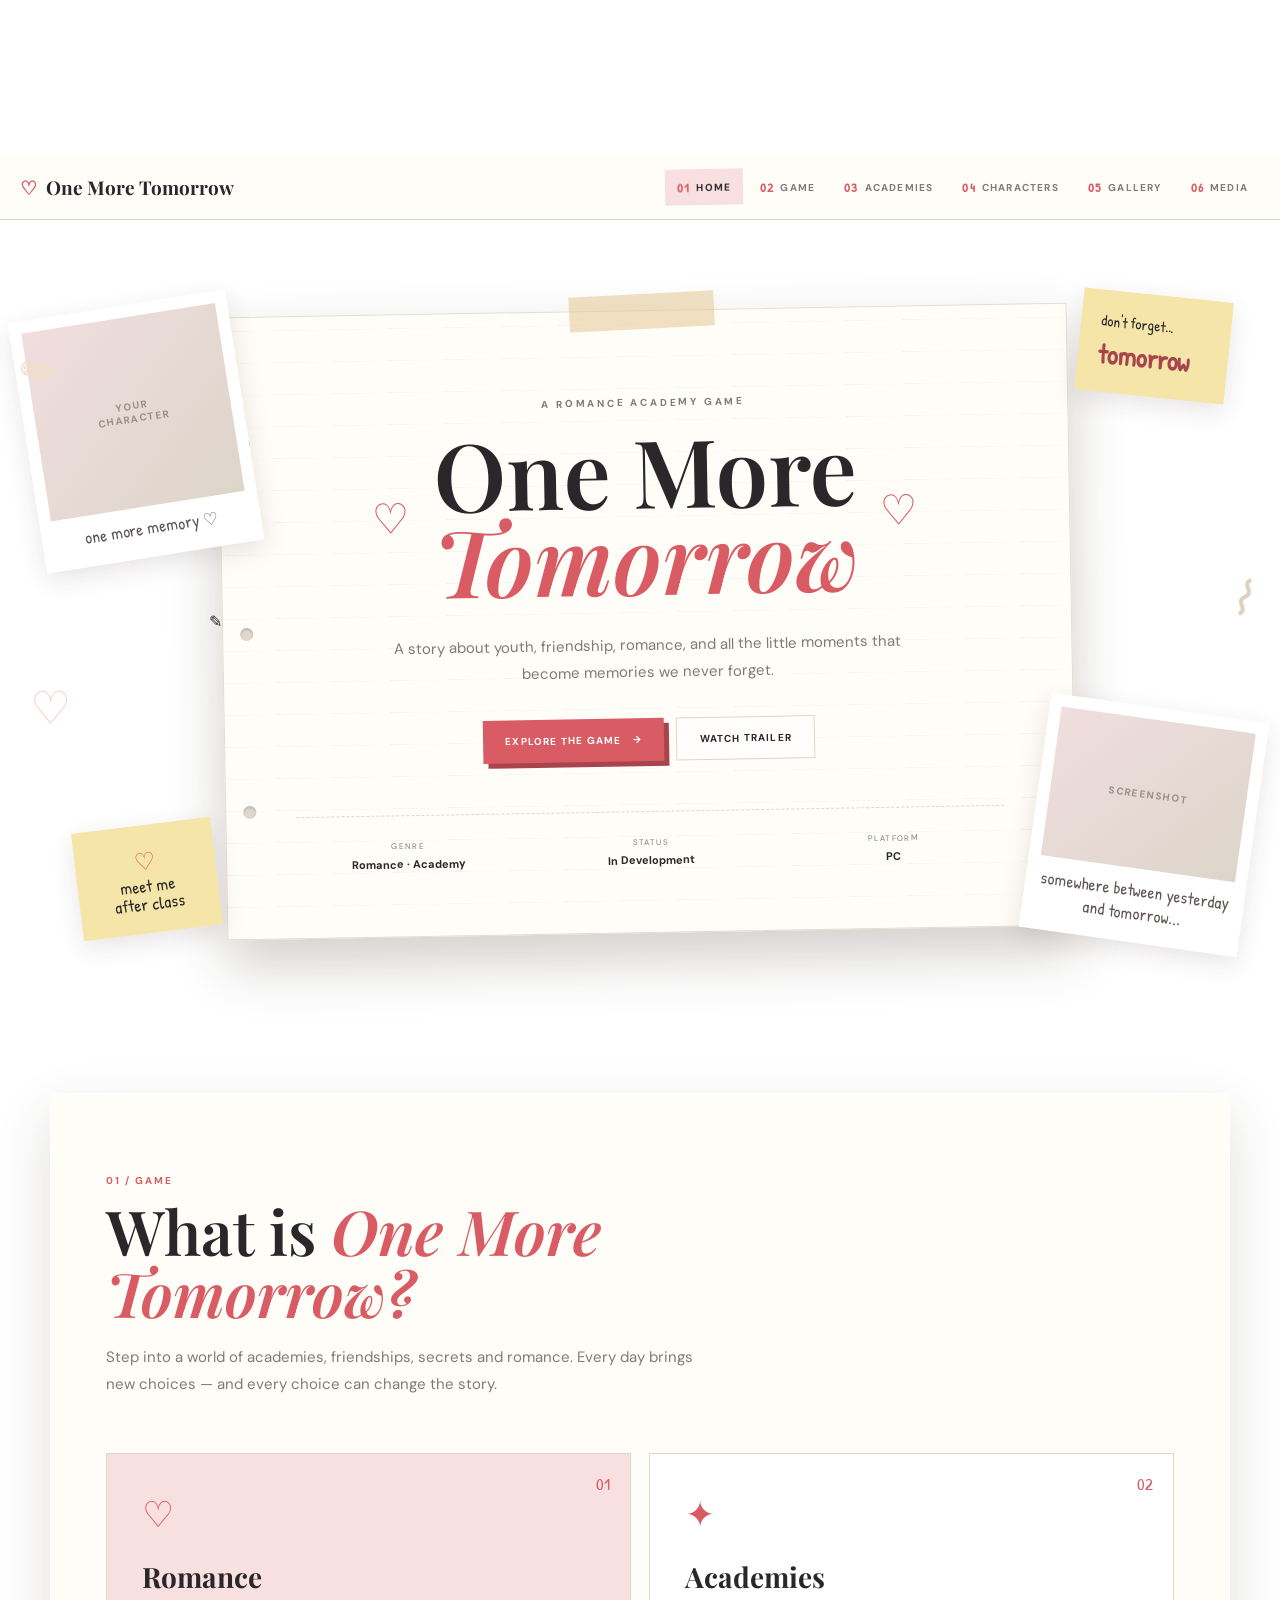
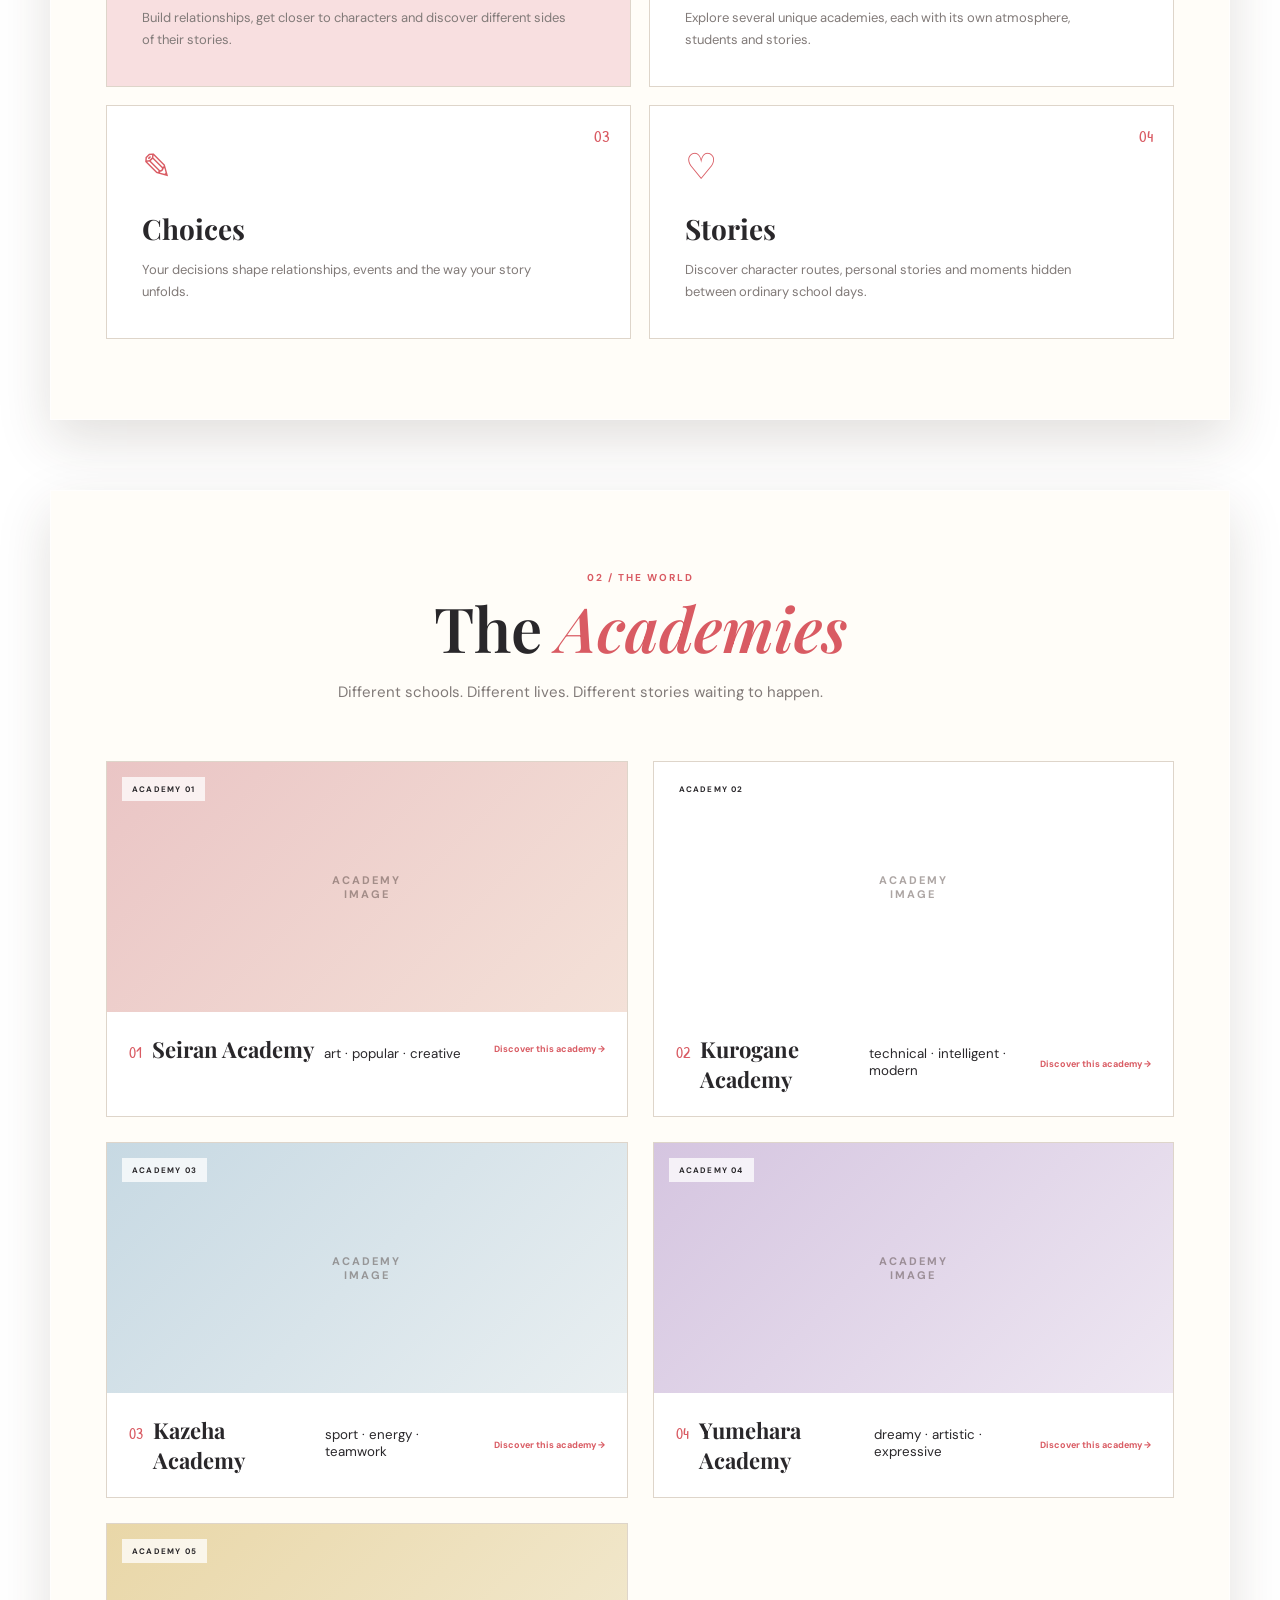
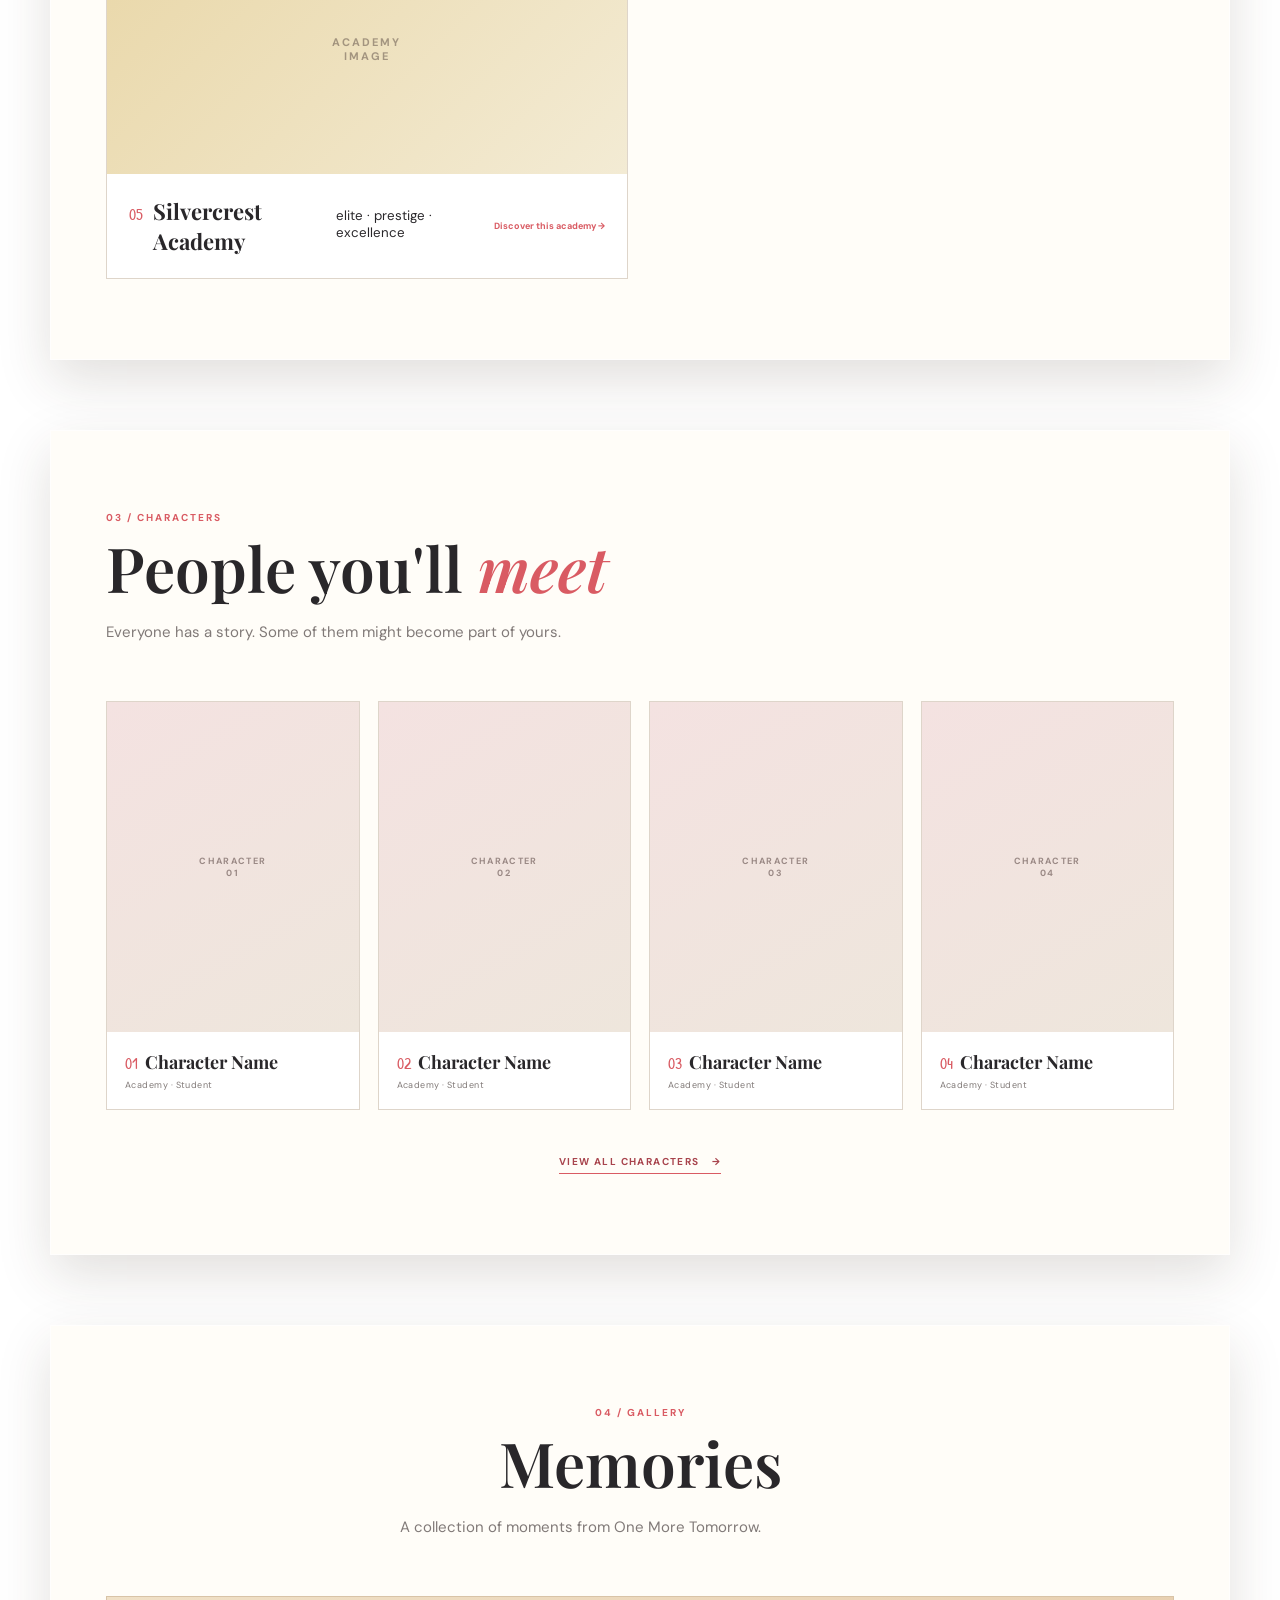
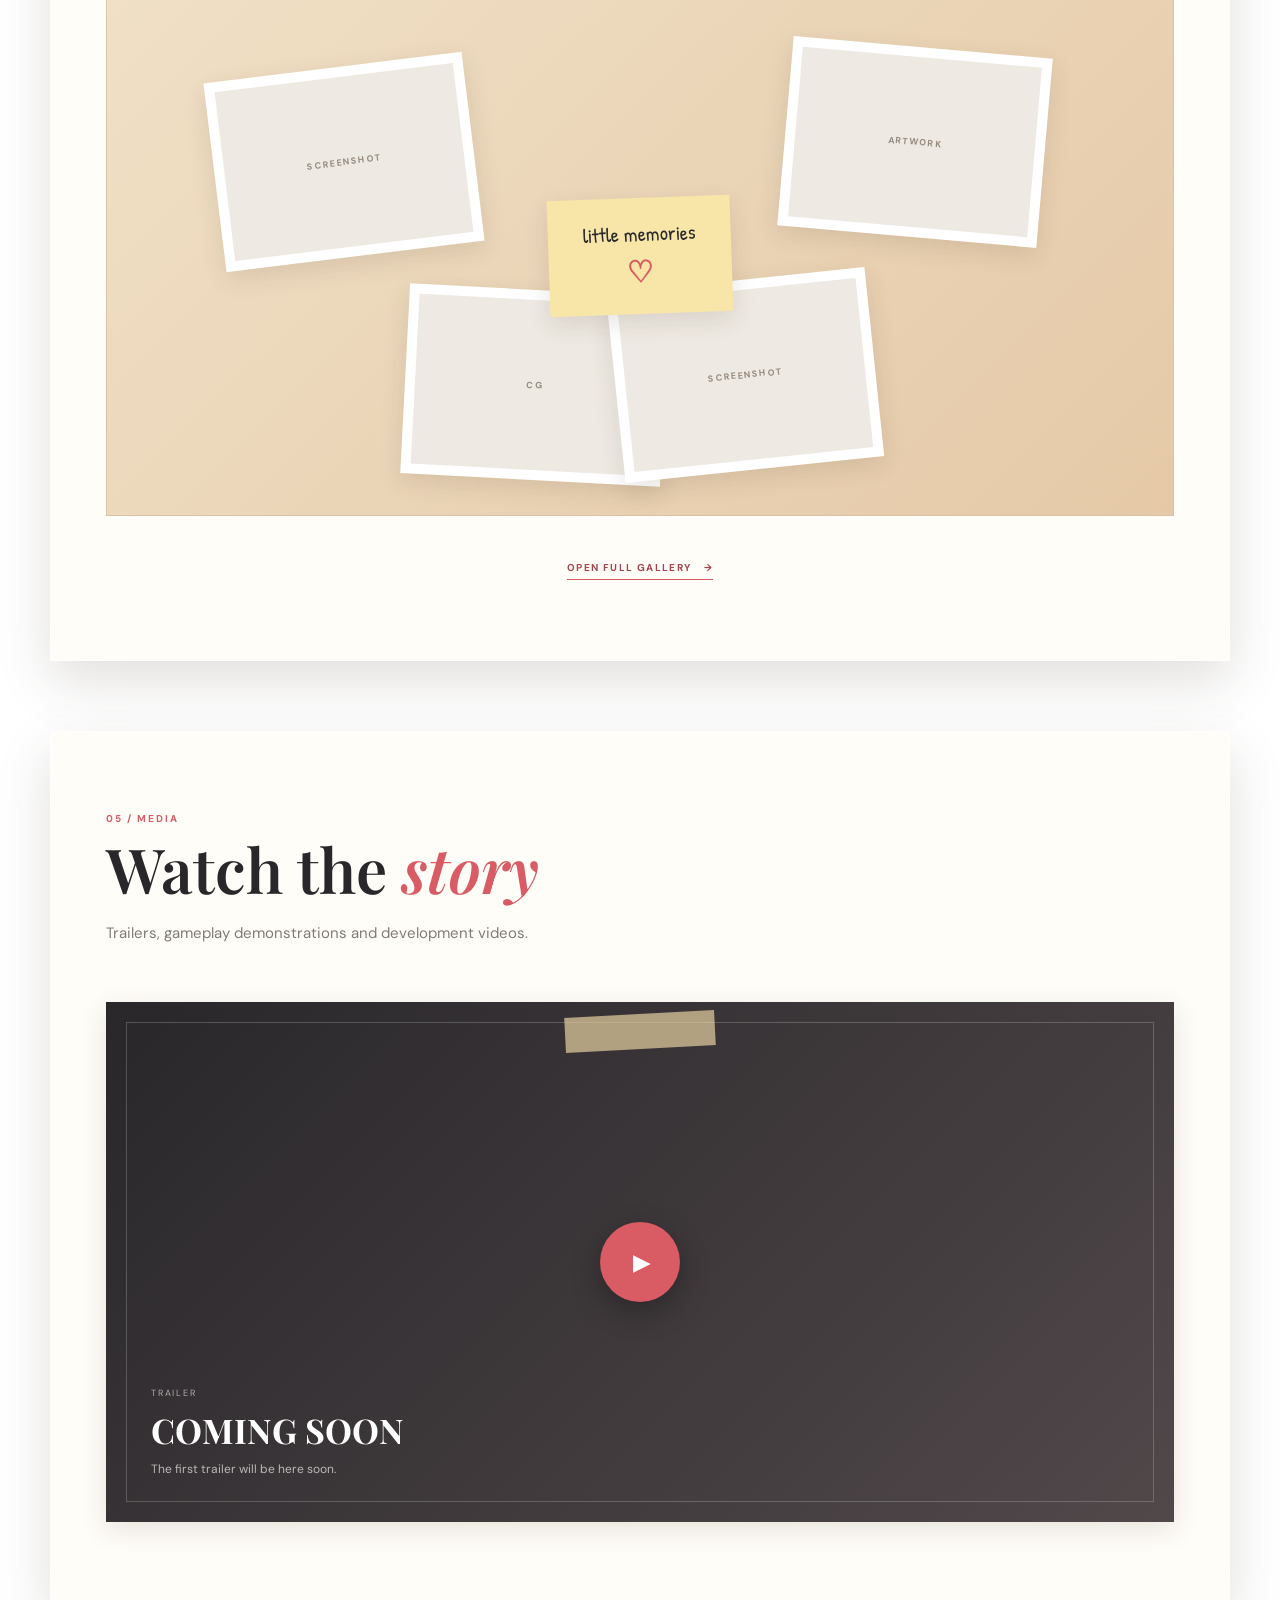
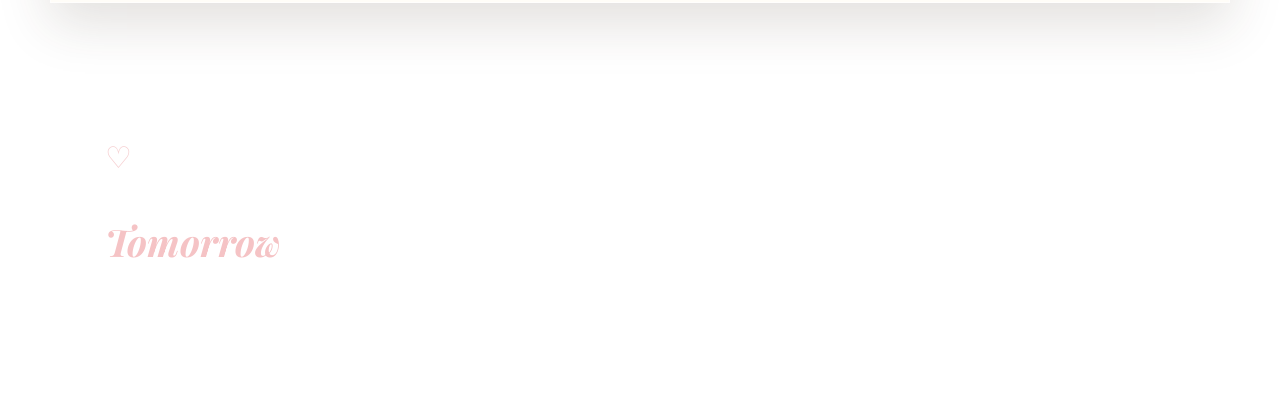
==== commit dcf2f00e: "Update index.html" ====
--- a/index.html
+++ b/index.html
@@ -16,6 +16,23 @@
 </head>
 
 <body>
+
+ <!-- =========================================================
+     SAKURA ANIMATION
+========================================================= -->
+
+<div class="sakura-animation">
+    <video
+        class="sakura-video"
+        autoplay
+        muted
+        loop
+        playsinline
+        preload="auto"
+    >
+        <source src="images/sakura.webm" type="video/webm">
+    </video>
+</div>
 
 <!-- =========================================================
      DECORATIONS
@@ -332,7 +349,7 @@
              01 / SEIRAN
         ================================================== -->
 
-        <a href="academies/seiran.html"
+        <a href="seiran.html"
            class="academy-card academy-red">
 
             <div class="academy-image">
@@ -376,7 +393,7 @@
              02 / KUROGANE
         ================================================== -->
 
-        <a href="academies/kurogane.html"
+        <a href="kurogane.html"
            class="academy-card academy-dark">
 
             <div class="academy-image">
@@ -420,7 +437,7 @@
              03 / KAZEHA
         ================================================== -->
 
-        <a href="academies/kazeha.html"
+        <a href="kazeha.html"
            class="academy-card academy-blue">
 
             <div class="academy-image">
@@ -464,7 +481,7 @@
              04 / YUMEHARA
         ================================================== -->
 
-        <a href="academies/yumehara.html"
+        <a href="yumehara.html"
            class="academy-card academy-purple">
 
             <div class="academy-image">
@@ -508,7 +525,7 @@
              05 / SILVERCREST
         ================================================== -->
 
-        <a href="academies/silvercrest.html"
+        <a href="silvercrest.html"
            class="academy-card academy-gold">
 
             <div class="academy-image">
--- a/css/style.css
+++ b/css/style.css
@@ -55,7 +55,6 @@
 }
 
 body {
-
     font-family:
         "DM Sans",
         sans-serif;
@@ -63,30 +62,21 @@
     color: var(--ink);
 
     background:
-
         linear-gradient(
-            rgba(116, 83, 55, 0.08),
-            rgba(116, 83, 55, 0.08)
+            rgba(255, 255, 255, 0.18),
+            rgba(255, 255, 255, 0.18)
         ),
-
-        repeating-linear-gradient(
-            90deg,
-            rgba(255,255,255,.04) 0px,
-            rgba(255,255,255,.04) 2px,
-            transparent 2px,
-            transparent 90px
-        ),
-
-        linear-gradient(
-            120deg,
-            var(--wood-light),
-            #b48b63,
-            var(--wood-dark)
-        );
+        url("https://i.pinimg.com/1200x/a0/ff/fe/a0fffe9cb80ea9041fb742876b51a41a.jpg");
+
+    background-size: cover;
+    background-position: center center;
+    background-repeat: no-repeat;
+    background-attachment: fixed;
 
     min-height: 100vh;
 
     overflow-x: hidden;
+
 }
 
 a {
